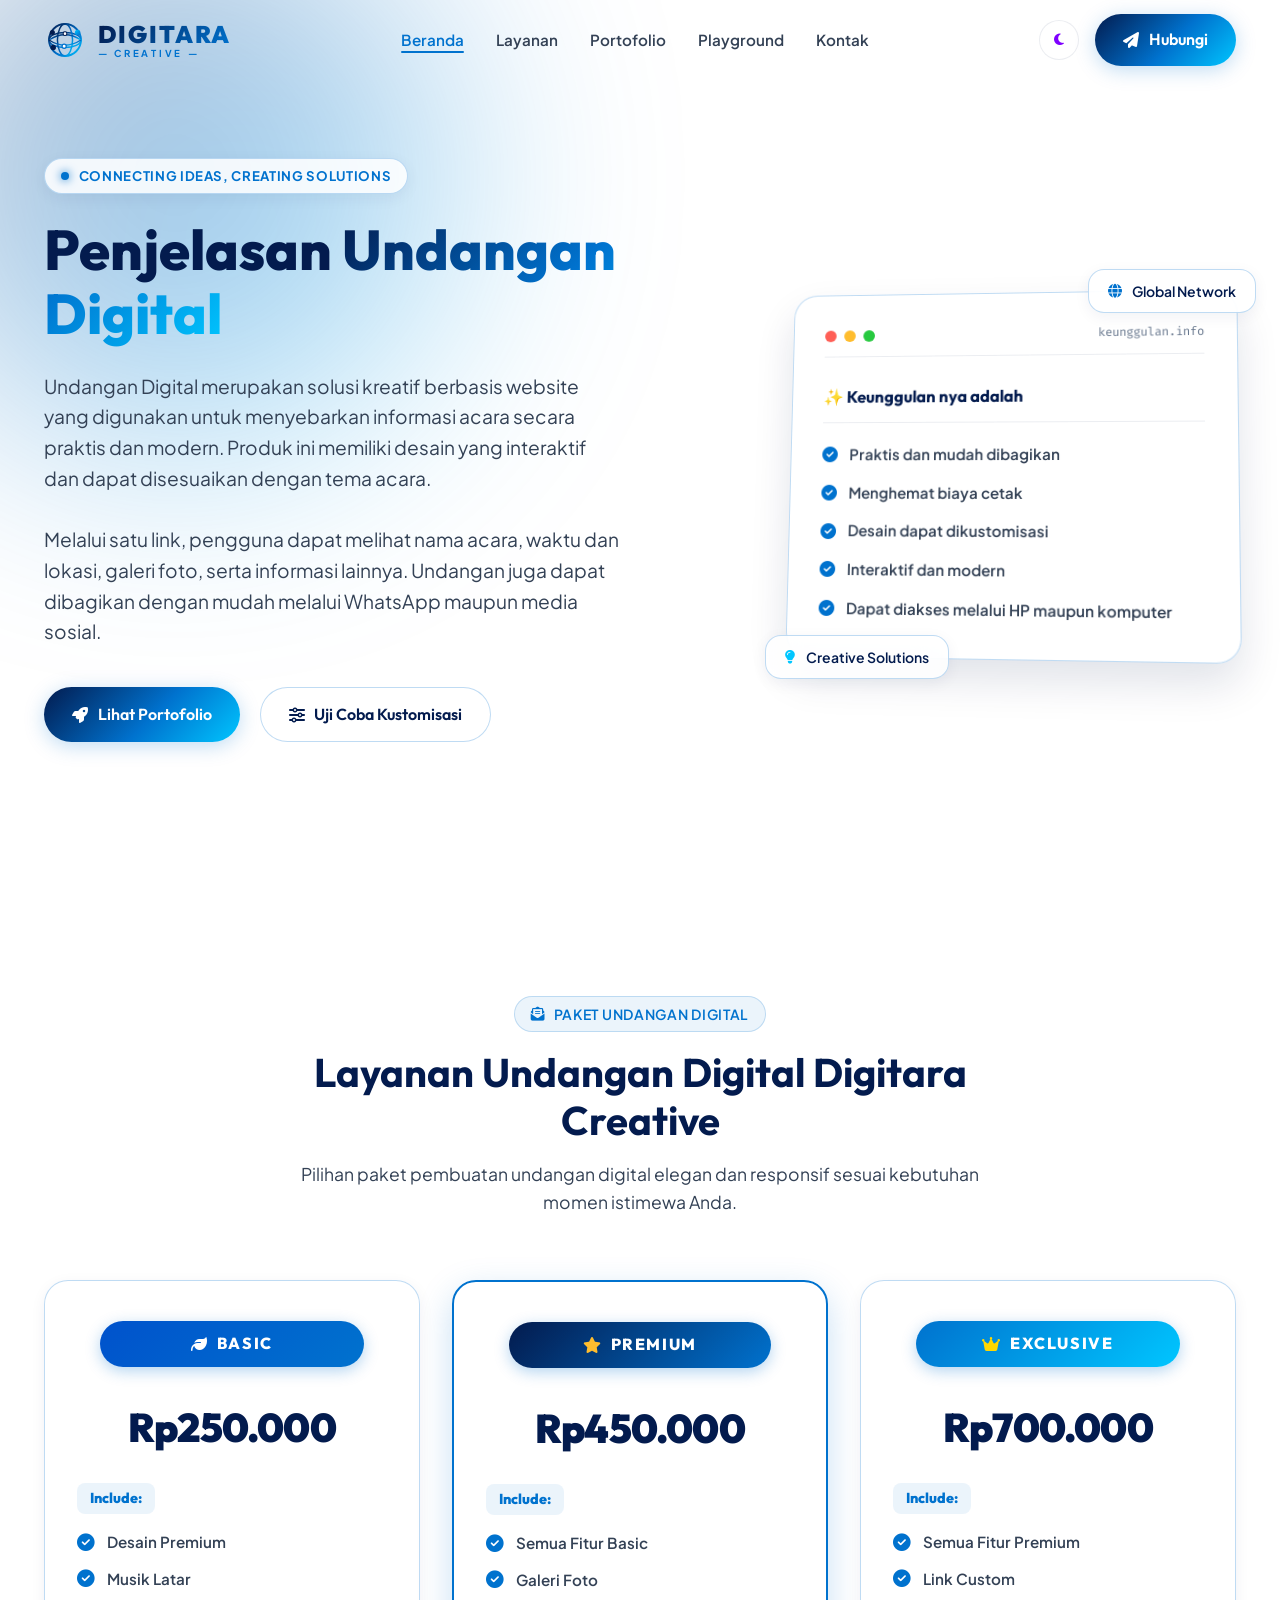
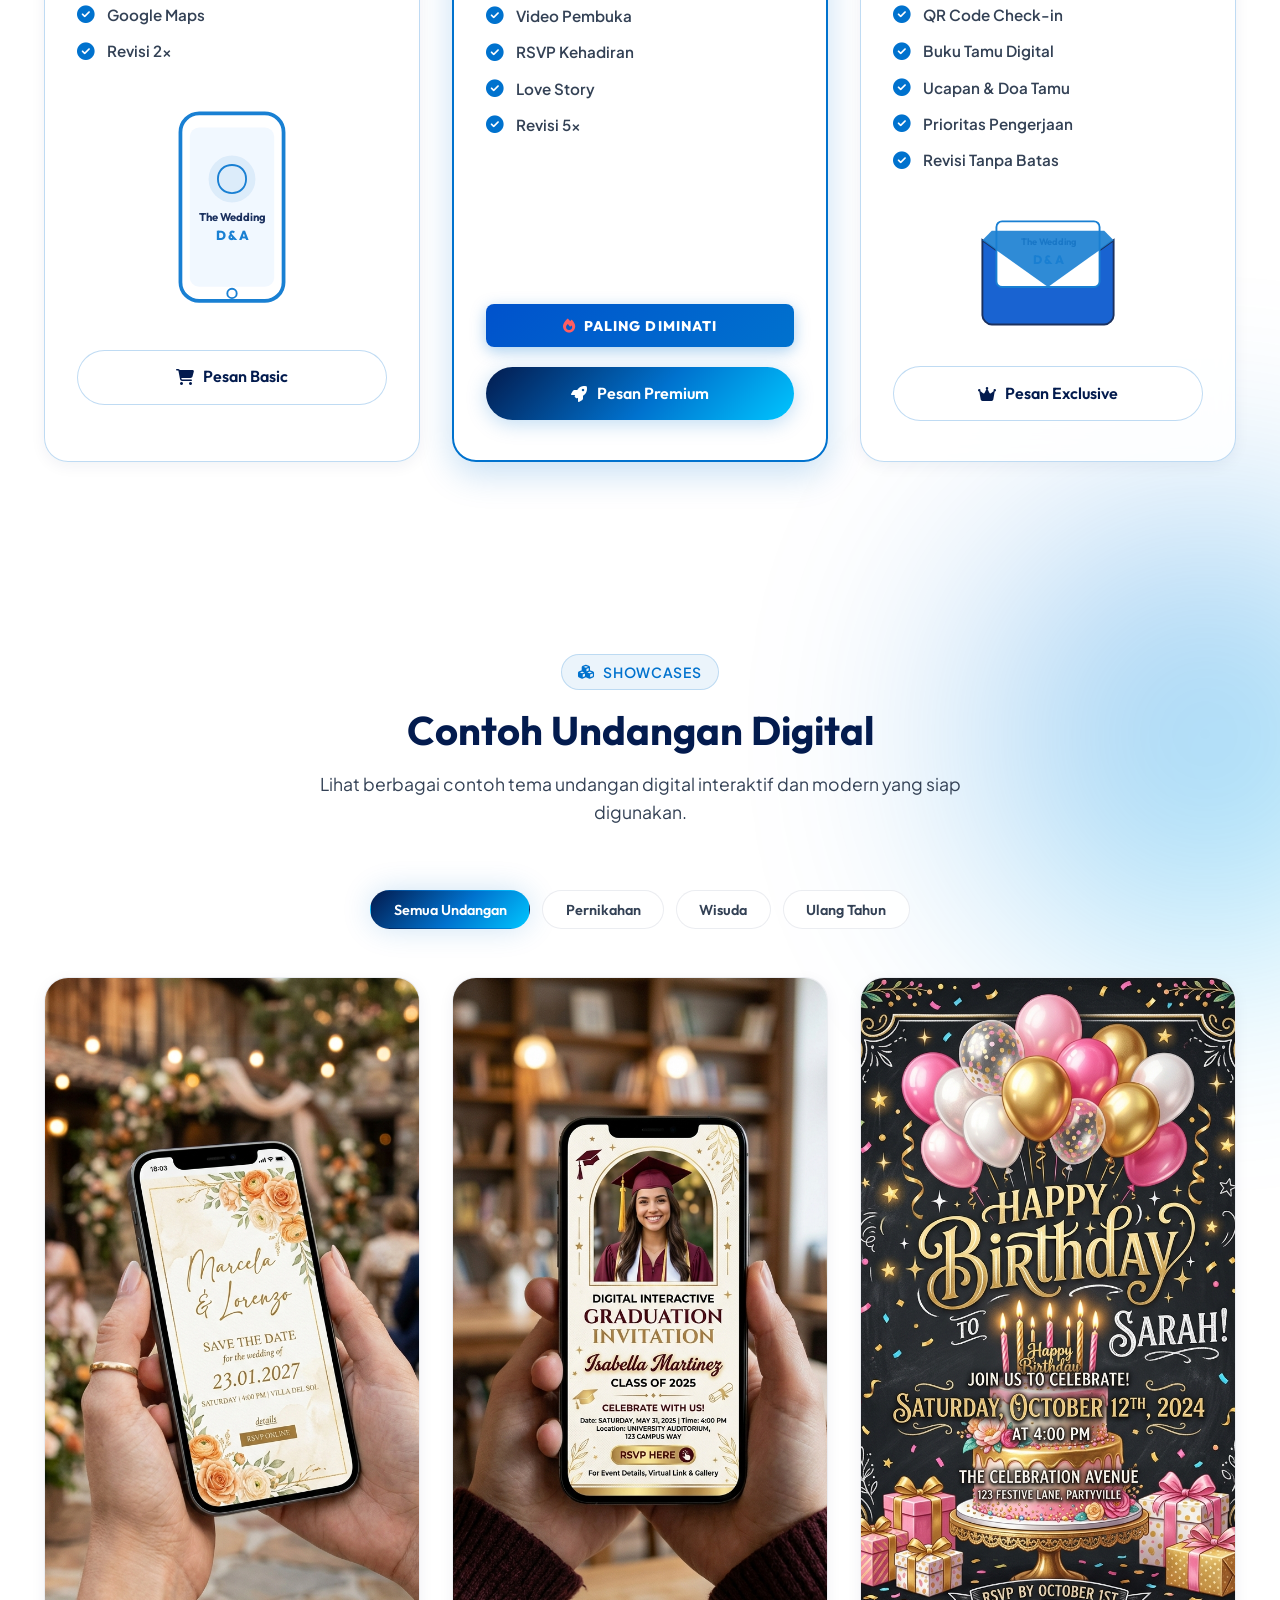
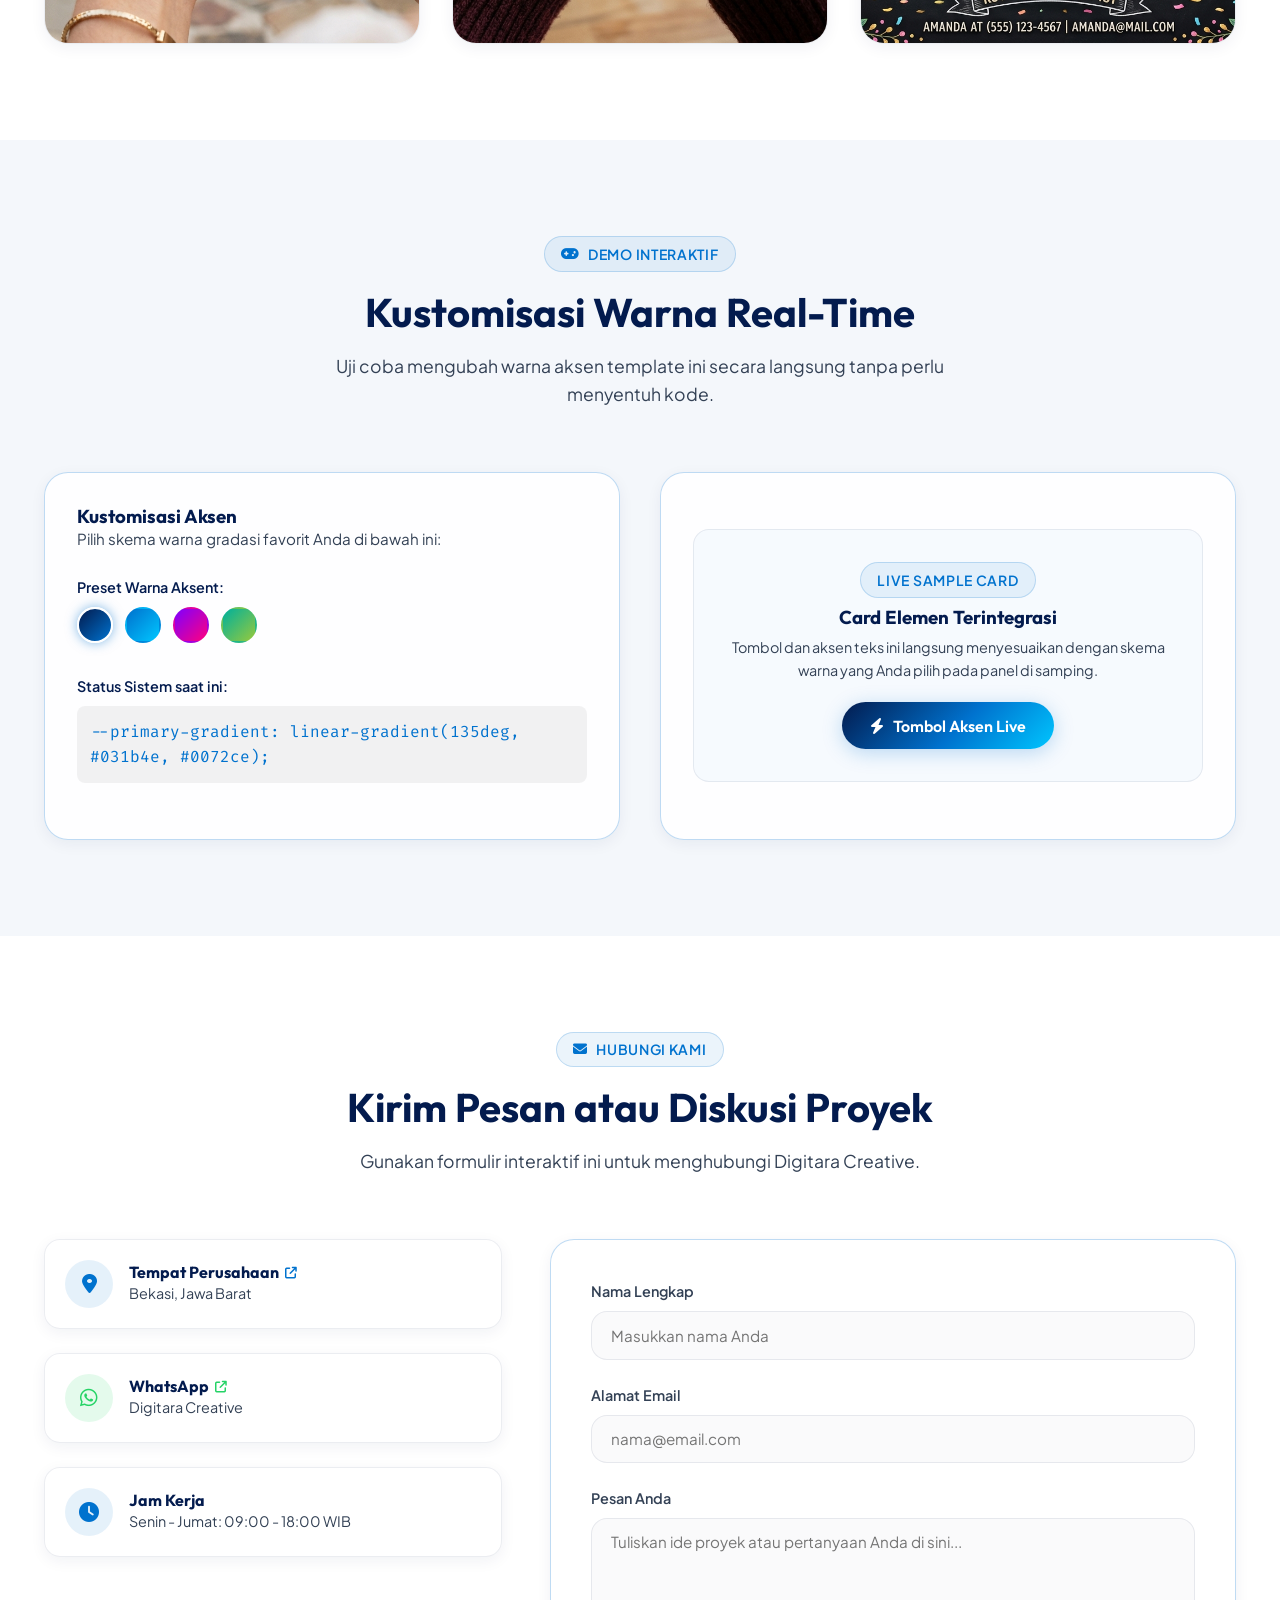
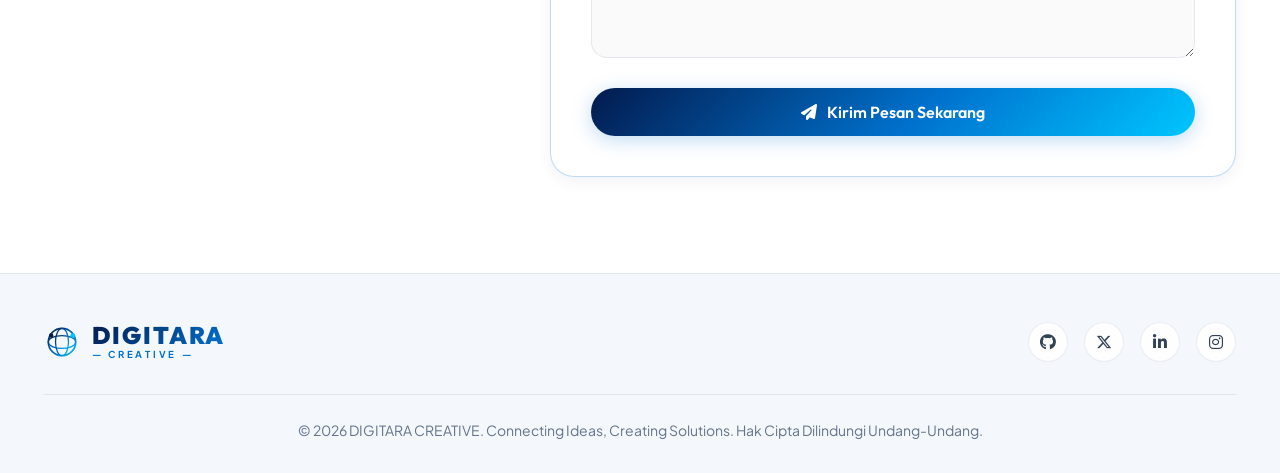
==== index.html @ cedc4d82 "Add files via upload" ====
<!DOCTYPE html>
<html lang="id" data-theme="light">
<head>
  <meta charset="UTF-8">
  <meta name="viewport" content="width=device-width, initial-scale=1.0">
  <title>Digitara Creative | Connecting Ideas, Creating Solutions</title>
  <meta name="description" content="Digitara Creative - Solusi pengembangan web modern responsif dengan CSS Glassmorphism, Vanilla JS, dan desain UI futuristik.">
  <meta name="keywords" content="Digitara Creative, web development, HTML5, CSS3, Glassmorphism, JavaScript, Portfolio">
  
  <!-- OpenGraph Metadata -->
  <meta property="og:title" content="Digitara Creative | Connecting Ideas, Creating Solutions">
  <meta property="og:description" content="Digitara Creative - Connecting Ideas, Creating Solutions. Solusi web modern dengan Glassmorphism UI.">
  <meta property="og:type" content="website">
  
  <!-- FontAwesome Icons CDN -->
  <link rel="stylesheet" href="https://cdnjs.cloudflare.com/ajax/libs/font-awesome/6.5.1/css/all.min.css">
  
  <!-- Custom Stylesheet -->
  <link rel="stylesheet" href="css/style.css">
</head>
<body>

  <!-- Ambient Glowing Background Orbs -->
  <div class="bg-glow-orb bg-glow-orb-1"></div>
  <div class="bg-glow-orb bg-glow-orb-2"></div>

  <!-- Navigation Bar -->
  <header class="navbar" id="navbar">
    <div class="container nav-container">
      <a href="#hero" class="logo" id="nav-logo">
        <div class="logo-icon-svg">
          <svg width="42" height="42" viewBox="0 0 100 100" fill="none" xmlns="http://www.w3.org/2000/svg">
            <defs>
              <linearGradient id="digitaraGrad" x1="0%" y1="0%" x2="100%" y2="100%">
                <stop offset="0%" stop-color="#031b4e"/>
                <stop offset="60%" stop-color="#0072ce"/>
                <stop offset="100%" stop-color="#00c6ff"/>
              </linearGradient>
              <linearGradient id="nodeGrad" x1="0%" y1="0%" x2="100%" y2="100%">
                <stop offset="0%" stop-color="#00c6ff"/>
                <stop offset="100%" stop-color="#0072ce"/>
              </linearGradient>
            </defs>
            <!-- Outer Globe Rings & Grid -->
            <circle cx="50" cy="50" r="38" stroke="url(#digitaraGrad)" stroke-width="4.5" fill="none"/>
            <ellipse cx="50" cy="50" rx="38" ry="18" stroke="url(#digitaraGrad)" stroke-width="3.5" fill="none"/>
            <ellipse cx="50" cy="50" rx="18" ry="38" stroke="url(#digitaraGrad)" stroke-width="3.5" fill="none"/>
            <path d="M 12 50 Q 50 25 88 50" stroke="url(#digitaraGrad)" stroke-width="3" fill="none"/>
            <path d="M 12 50 Q 50 75 88 50" stroke="url(#digitaraGrad)" stroke-width="3" fill="none"/>
            <!-- Connected Nodes -->
            <circle cx="20" cy="32" r="6" fill="#031b4e"/>
            <circle cx="80" cy="32" r="6.5" fill="url(#nodeGrad)"/>
            <circle cx="22" cy="68" r="6.5" fill="#031b4e"/>
            <circle cx="48" cy="65" r="5" fill="#ffffff" stroke="#0072ce" stroke-width="3"/>
            <circle cx="50" cy="35" r="4.5" fill="#ffffff" stroke="#031b4e" stroke-width="2.5"/>
          </svg>
        </div>
        <div class="logo-text-wrapper">
          <span class="brand-digitara">DIGITARA</span>
          <span class="brand-sub">— CREATIVE —</span>
        </div>
      </a>

      <nav>
        <ul class="nav-links" id="nav-links">
          <li><a href="#hero" class="active">Beranda</a></li>
          <li><a href="#features">Layanan</a></li>
          <li><a href="#portfolio">Portofolio</a></li>
          <li><a href="#playground">Playground</a></li>
          <li><a href="#contact">Kontak</a></li>
        </ul>
      </nav>

      <div class="nav-actions">
        <button class="theme-toggle" id="theme-toggle" aria-label="Toggle Theme">
          <i class="fa-solid fa-moon" id="theme-icon"></i>
        </button>
        <a href="#contact" class="btn btn-primary" id="btn-nav-cta">
          <i class="fa-solid fa-paper-plane"></i> Hubungi
        </a>
        <button class="mobile-menu-btn" id="mobile-menu-btn" aria-label="Open Navigation Menu">
          <i class="fa-solid fa-bars"></i>
        </button>
      </div>
    </div>
  </header>

  <main>
    <!-- Hero Section -->
    <section class="hero" id="hero">
      <div class="container hero-grid">
        <div class="hero-content reveal">
          <div class="hero-badge">
            <span class="badge-pulse"></span>
            <span>CONNECTING IDEAS, CREATING SOLUTIONS</span>
          </div>
          <h1 class="hero-title">
            Penjelasan <span class="gradient-text">Undangan Digital</span>
          </h1>
          <p class="hero-description">
            Undangan Digital merupakan solusi kreatif berbasis website yang digunakan untuk menyebarkan informasi acara secara praktis dan modern. Produk ini memiliki desain yang interaktif dan dapat disesuaikan dengan tema acara.
            <br><br>
            Melalui satu link, pengguna dapat melihat nama acara, waktu dan lokasi, galeri foto, serta informasi lainnya. Undangan juga dapat dibagikan dengan mudah melalui WhatsApp maupun media sosial.
          </p>
          <div class="hero-cta">
            <a href="#portfolio" class="btn btn-primary">
              <i class="fa-solid fa-rocket"></i> Lihat Portofolio
            </a>
            <a href="#playground" class="btn btn-glass">
              <i class="fa-solid fa-sliders"></i> Uji Coba Kustomisasi
            </a>
          </div>

        </div>

        <div class="hero-visual reveal">
          <!-- Keunggulan Card -->
          <div class="glass-card-hero" id="hero-card">
            <div class="code-header">
              <span class="dot dot-red"></span>
              <span class="dot dot-yellow"></span>
              <span class="dot dot-green"></span>
              <span class="code-title">keunggulan.info</span>
            </div>
            <div class="keunggulan-body">
              <p class="keunggulan-title">✨ Keunggulan nya adalah</p>
              <ul class="keunggulan-list">
                <li><i class="fa-solid fa-circle-check"></i> Praktis dan mudah dibagikan</li>
                <li><i class="fa-solid fa-circle-check"></i> Menghemat biaya cetak</li>
                <li><i class="fa-solid fa-circle-check"></i> Desain dapat dikustomisasi</li>
                <li><i class="fa-solid fa-circle-check"></i> Interaktif dan modern</li>
                <li><i class="fa-solid fa-circle-check"></i> Dapat diakses melalui HP maupun komputer</li>
              </ul>
            </div>
          </div>

          <!-- Floating Badges -->
          <div class="floating-badge floating-badge-1">
            <i class="fa-solid fa-globe" style="color: #0072ce;"></i> Global Network
          </div>
          <div class="floating-badge floating-badge-2">
            <i class="fa-solid fa-lightbulb" style="color: #00c6ff;"></i> Creative Solutions
          </div>
        </div>
      </div>
    </section>

    <!-- Digital Invitation Services Section -->
    <section class="features" id="features">
      <div class="container">
        <div class="section-header reveal">
          <span class="section-tag"><i class="fa-solid fa-envelope-open-text"></i> Paket Undangan Digital</span>
          <h2>Layanan Undangan Digital Digitara Creative</h2>
          <p>Pilihan paket pembuatan undangan digital elegan dan responsif sesuai kebutuhan momen istimewa Anda.</p>
        </div>

        <div class="pricing-grid">
          <!-- Package 1: BASIC -->
          <div class="package-card reveal">
            <div class="package-header-badge badge-basic">
              <i class="fa-solid fa-leaf"></i> BASIC
            </div>
            <div class="package-price">Rp250.000</div>
            
            <div class="package-include-box">
              <div class="package-include-label">Include:</div>
              <ul class="package-feature-list">
                <li><i class="fa-solid fa-circle-check"></i> Desain Premium</li>
                <li><i class="fa-solid fa-circle-check"></i> Musik Latar</li>
                <li><i class="fa-solid fa-circle-check"></i> Google Maps</li>
                <li><i class="fa-solid fa-circle-check"></i> Revisi 2x</li>
              </ul>
            </div>

            <!-- Phone Graphic Visual -->
            <div class="package-visual">
              <svg class="phone-mockup-graphic" viewBox="0 0 160 220" fill="none" xmlns="http://www.w3.org/2000/svg">
                <rect x="25" y="10" width="110" height="200" rx="20" stroke="#0072ce" stroke-width="4" fill="#ffffff"/>
                <rect x="35" y="25" width="90" height="170" rx="10" fill="#f0f7ff"/>
                <!-- Flower illustration -->
                <circle cx="80" cy="80" r="25" fill="rgba(0, 114, 206, 0.1)"/>
                <path d="M 65 80 C 65 60 95 60 95 80 C 95 100 65 100 65 80 Z" stroke="#0072ce" stroke-width="2" fill="none"/>
                <text x="80" y="125" text-anchor="middle" fill="#031b4e" font-family="Outfit" font-size="12" font-weight="bold">The Wedding</text>
                <text x="80" y="145" text-anchor="middle" fill="#0072ce" font-family="Outfit" font-size="14" font-weight="800">D & A</text>
                <!-- Home button -->
                <circle cx="80" cy="202" r="5" stroke="#0072ce" stroke-width="2" fill="none"/>
              </svg>
            </div>

            <a href="#contact" class="btn btn-glass package-btn" style="margin-top: 1.5rem;">
              <i class="fa-solid fa-cart-shopping"></i> Pesan Basic
            </a>
          </div>

          <!-- Package 2: PREMIUM (Featured) -->
          <div class="package-card package-card-featured reveal">
            <div class="package-header-badge badge-premium">
              <i class="fa-solid fa-star"></i> PREMIUM
            </div>
            <div class="package-price">Rp450.000</div>
            
            <div class="package-include-box">
              <div class="package-include-label">Include:</div>
              <ul class="package-feature-list">
                <li><i class="fa-solid fa-circle-check"></i> Semua Fitur Basic</li>
                <li><i class="fa-solid fa-circle-check"></i> Galeri Foto</li>
                <li><i class="fa-solid fa-circle-check"></i> Video Pembuka</li>
                <li><i class="fa-solid fa-circle-check"></i> RSVP Kehadiran</li>
                <li><i class="fa-solid fa-circle-check"></i> Love Story</li>
                <li><i class="fa-solid fa-circle-check"></i> Revisi 5x</li>
              </ul>
            </div>

            <div class="featured-ribbon-banner">
              <i class="fa-solid fa-fire"></i> PALING DIMINATI
            </div>

            <a href="#contact" class="btn btn-primary package-btn">
              <i class="fa-solid fa-rocket"></i> Pesan Premium
            </a>
          </div>

          <!-- Package 3: EXCLUSIVE -->
          <div class="package-card reveal">
            <div class="package-header-badge badge-exclusive">
              <i class="fa-solid fa-crown"></i> EXCLUSIVE
            </div>
            <div class="package-price">Rp700.000</div>
            
            <div class="package-include-box">
              <div class="package-include-label">Include:</div>
              <ul class="package-feature-list">
                <li><i class="fa-solid fa-circle-check"></i> Semua Fitur Premium</li>
                <li><i class="fa-solid fa-circle-check"></i> Link Custom</li>
                <li><i class="fa-solid fa-circle-check"></i> QR Code Check-in</li>
                <li><i class="fa-solid fa-circle-check"></i> Buku Tamu Digital</li>
                <li><i class="fa-solid fa-circle-check"></i> Ucapan & Doa Tamu</li>
                <li><i class="fa-solid fa-circle-check"></i> Prioritas Pengerjaan</li>
                <li><i class="fa-solid fa-circle-check"></i> Revisi Tanpa Batas</li>
              </ul>
            </div>

            <!-- Envelope Graphic Visual -->
            <div class="package-visual">
              <svg class="envelope-mockup-graphic" viewBox="0 0 160 130" fill="none" xmlns="http://www.w3.org/2000/svg">
                <!-- Envelope Body -->
                <path d="M 10 30 L 80 80 L 150 30 L 150 110 C 150 115 145 120 140 120 L 20 120 C 15 120 10 115 10 110 Z" fill="#0052cc" stroke="#031b4e" stroke-width="2"/>
                <!-- Card inside -->
                <rect x="25" y="10" width="110" height="70" rx="6" fill="#ffffff" stroke="#0072ce" stroke-width="2"/>
                <text x="80" y="35" text-anchor="middle" fill="#031b4e" font-family="Outfit" font-size="10" font-weight="bold">The Wedding</text>
                <text x="80" y="55" text-anchor="middle" fill="#0072ce" font-family="Outfit" font-size="13" font-weight="800">D & A</text>
                <!-- Envelope Flap -->
                <path d="M 10 30 L 80 80 L 150 30 L 140 20 L 20 20 Z" fill="#0072ce" opacity="0.9"/>
              </svg>
            </div>

            <a href="#contact" class="btn btn-glass package-btn" style="margin-top: 1rem;">
              <i class="fa-solid fa-crown"></i> Pesan Exclusive
            </a>
          </div>
        </div>
      </div>
    </section>

    <!-- Portfolio Section -->
    <section class="portfolio" id="portfolio">
      <div class="container">
        <div class="section-header reveal">
          <span class="section-tag"><i class="fa-solid fa-cubes"></i> Showcases</span>
          <h2>Contoh Undangan Digital</h2>
          <p>Lihat berbagai contoh tema undangan digital interaktif dan modern yang siap digunakan.</p>
        </div>

        <!-- Filter Controls -->
        <div class="portfolio-filter reveal">
          <button class="filter-btn active" data-filter="all">Semua Undangan</button>
          <button class="filter-btn" data-filter="pernikahan">Pernikahan</button>
          <button class="filter-btn" data-filter="wisuda">Wisuda</button>
          <button class="filter-btn" data-filter="ulangtahun">Ulang Tahun</button>
        </div>

        <!-- Grid Items -->
        <div class="portfolio-grid" id="portfolio-grid">
          <!-- Card 1: Pernikahan -->
          <div class="portfolio-card reveal" data-category="pernikahan">
            <div class="portfolio-img-wrapper">
              <img src="img/wedding_invitation.jpg" alt="Undangan Digital Pernikahan">
              <div class="portfolio-overlay">
                <button class="btn btn-glass btn-icon preview-btn" data-title="Undangan Pernikahan Marcela & Lorenzo" data-desc="Undangan digital elegan bertema bunga peach-oranye dengan musik latar, galeri, peta lokasi, RSVP online, dan hitung mundur acara."><i class="fa-solid fa-eye"></i></button>
                <a href="#" class="btn btn-glass btn-icon"><i class="fa-solid fa-link"></i></a>
              </div>
            </div>
          </div>

          <!-- Card 2: Wisuda -->
          <div class="portfolio-card reveal" data-category="wisuda">
            <div class="portfolio-img-wrapper">
              <img src="img/graduation_invitation.jpg" alt="Undangan Digital Wisuda">
              <div class="portfolio-overlay">
                <button class="btn btn-glass btn-icon preview-btn" data-title="Undangan Wisuda Isabella Martinez" data-desc="Undangan kelulusan modern berwarna merah marun dan emas, lengkap dengan peta lokasi wisuda, pesan RSVP, galeri foto, dan countdown."><i class="fa-solid fa-eye"></i></button>
                <a href="#" class="btn btn-glass btn-icon"><i class="fa-solid fa-link"></i></a>
              </div>
            </div>
          </div>

          <!-- Card 3: Ulang Tahun -->
          <div class="portfolio-card reveal" data-category="ulangtahun">
            <div class="portfolio-img-wrapper">
              <img src="img/birthday_invitation.jpg" alt="Undangan Digital Ulang Tahun">
              <div class="portfolio-overlay">
                <button class="btn btn-glass btn-icon preview-btn" data-title="Undangan Ulang Tahun Sarah" data-desc="Undangan ulang tahun meriah dengan balon pink-gold, lilin kue ulang tahun, konfeti, kado, dan detail rincian RSVP."><i class="fa-solid fa-eye"></i></button>
                <a href="#" class="btn btn-glass btn-icon"><i class="fa-solid fa-link"></i></a>
              </div>
            </div>
          </div>
        </div>
      </div>
    </section>

    <!-- Live Interactive Playground Section -->
    <section class="playground-section" id="playground">
      <div class="container">
        <div class="section-header reveal">
          <span class="section-tag"><i class="fa-solid fa-gamepad"></i> Demo Interaktif</span>
          <h2>Kustomisasi Warna Real-Time</h2>
          <p>Uji coba mengubah warna aksen template ini secara langsung tanpa perlu menyentuh kode.</p>
        </div>

        <div class="playground-grid reveal">
          <div class="control-panel">
            <h3>Kustomisasi Aksen</h3>
            <p style="color: var(--text-secondary); margin-bottom: 1.5rem; font-size: 0.95rem;">Pilih skema warna gradasi favorit Anda di bawah ini:</p>
            
            <div class="control-group">
              <label>Preset Warna Aksent:</label>
              <div class="color-options">
                <div class="color-swatch swatch-1 active" data-color1="#031b4e" data-color2="#0072ce" title="Royal Navy & Sky Blue"></div>
                <div class="color-swatch swatch-2" data-color1="#0072ce" data-color2="#00c6ff" title="Ocean Cyan"></div>
                <div class="color-swatch swatch-3" data-color1="#7f00ff" data-color2="#ff007f" title="Violet & Pink"></div>
                <div class="color-swatch swatch-4" data-color1="#00b09b" data-color2="#96c93d" title="Emerald & Lime"></div>
              </div>
            </div>

            <div class="control-group" style="margin-top: 2rem;">
              <label>Status Sistem saat ini:</label>
              <code style="font-family: var(--font-mono); color: var(--accent-cyan); display: block; padding: 0.8rem; background: rgba(0,0,0,0.05); border-radius: 8px;">
                --primary-gradient: <span id="current-gradient-val">linear-gradient(135deg, #031b4e, #0072ce)</span>;
              </code>
            </div>
          </div>

          <div class="preview-box">
            <div class="preview-card-sample">
              <span class="section-tag" style="margin-bottom: 0.5rem;">Live Sample Card</span>
              <h3 style="margin-bottom: 0.5rem;">Card Elemen Terintegrasi</h3>
              <p style="color: var(--text-secondary); font-size: 0.9rem; margin-bottom: 1.25rem;">
                Tombol dan aksen teks ini langsung menyesuaikan dengan skema warna yang Anda pilih pada panel di samping.
              </p>
              <button class="btn btn-primary" id="demo-btn">
                <i class="fa-solid fa-bolt"></i> Tombol Aksen Live
              </button>
            </div>
          </div>
        </div>
      </div>
    </section>

    <!-- Contact Section -->
    <section class="contact" id="contact">
      <div class="container">
        <div class="section-header reveal">
          <span class="section-tag"><i class="fa-solid fa-envelope"></i> Hubungi Kami</span>
          <h2>Kirim Pesan atau Diskusi Proyek</h2>
          <p>Gunakan formulir interaktif ini untuk menghubungi Digitara Creative.</p>
        </div>

        <div class="contact-grid">
          <div class="contact-info reveal">
            <a href="https://maps.app.goo.gl/N9Dx7sng3msmzqtR8" target="_blank" rel="noopener noreferrer" class="info-item info-item-link" title="Buka Lokasi di Google Maps">
              <div class="info-icon">
                <i class="fa-solid fa-location-dot"></i>
              </div>
              <div>
                <h4 style="font-size: 1rem; display: flex; align-items: center; gap: 0.4rem;">
                  Tempat Perusahaan <i class="fa-solid fa-arrow-up-right-from-square" style="font-size: 0.75rem; color: var(--accent-cyan);"></i>
                </h4>
                <p style="color: var(--text-secondary); font-size: 0.9rem;">Bekasi, Jawa Barat</p>
              </div>
            </a>

            <a href="https://wa.me/6285714910758" target="_blank" rel="noopener noreferrer" class="info-item info-item-link" title="Chat via WhatsApp">
              <div class="info-icon" style="background: rgba(37, 211, 102, 0.12); border-color: rgba(37, 211, 102, 0.25); color: #25d366;">
                <i class="fa-brands fa-whatsapp"></i>
              </div>
              <div>
                <h4 style="font-size: 1rem; display: flex; align-items: center; gap: 0.4rem;">
                  WhatsApp <i class="fa-solid fa-arrow-up-right-from-square" style="font-size: 0.75rem; color: #25d366;"></i>
                </h4>
                <p style="color: var(--text-secondary); font-size: 0.9rem;">Digitara Creative</p>
              </div>
            </a>

            <div class="info-item">
              <div class="info-icon">
                <i class="fa-solid fa-clock"></i>
              </div>
              <div>
                <h4 style="font-size: 1rem;">Jam Kerja</h4>
                <p style="color: var(--text-secondary); font-size: 0.9rem;">Senin - Jumat: 09:00 - 18:00 WIB</p>
              </div>
            </div>
          </div>

          <!-- Contact Form -->
          <form class="contact-form reveal" id="contact-form">
            <div class="form-group">
              <label for="contact-name">Nama Lengkap</label>
              <input type="text" id="contact-name" class="form-control" placeholder="Masukkan nama Anda" required>
            </div>

            <div class="form-group">
              <label for="contact-email">Alamat Email</label>
              <input type="email" id="contact-email" class="form-control" placeholder="nama@email.com" required>
            </div>

            <div class="form-group">
              <label for="contact-message">Pesan Anda</label>
              <textarea id="contact-message" class="form-control" placeholder="Tuliskan ide proyek atau pertanyaan Anda di sini..." required></textarea>
            </div>

            <button type="submit" class="btn btn-primary" style="width: 100%;">
              <i class="fa-solid fa-paper-plane"></i> Kirim Pesan Sekarang
            </button>
          </form>
        </div>
      </div>
    </section>
  </main>

  <!-- Toast Notification Container -->
  <div class="toast-container" id="toast-container"></div>

  <!-- Footer -->
  <footer>
    <div class="container">
      <div class="footer-content">
        <a href="#hero" class="logo">
          <div class="logo-icon-svg">
            <svg width="36" height="36" viewBox="0 0 100 100" fill="none" xmlns="http://www.w3.org/2000/svg">
              <circle cx="50" cy="50" r="38" stroke="url(#digitaraGrad)" stroke-width="4.5" fill="none"/>
              <ellipse cx="50" cy="50" rx="38" ry="18" stroke="url(#digitaraGrad)" stroke-width="3.5" fill="none"/>
              <ellipse cx="50" cy="50" rx="18" ry="38" stroke="url(#digitaraGrad)" stroke-width="3.5" fill="none"/>
              <circle cx="20" cy="32" r="6" fill="#031b4e"/>
              <circle cx="80" cy="32" r="6.5" fill="#00c6ff"/>
            </svg>
          </div>
          <div class="logo-text-wrapper">
            <span class="brand-digitara">DIGITARA</span>
            <span class="brand-sub">— CREATIVE —</span>
          </div>
        </a>

        <div class="social-links">
          <a href="#" class="social-icon" aria-label="GitHub"><i class="fa-brands fa-github"></i></a>
          <a href="#" class="social-icon" aria-label="Twitter / X"><i class="fa-brands fa-x-twitter"></i></a>
          <a href="#" class="social-icon" aria-label="LinkedIn"><i class="fa-brands fa-linkedin-in"></i></a>
          <a href="#" class="social-icon" aria-label="Instagram"><i class="fa-brands fa-instagram"></i></a>
        </div>
      </div>

      <div class="footer-bottom">
        <p>&copy; 2026 DIGITARA CREATIVE. Connecting Ideas, Creating Solutions. Hak Cipta Dilindungi Undang-Undang.</p>
      </div>
    </div>
  </footer>

  <!-- Custom JavaScript File -->
  <script src="js/main.js"></script>
</body>
</html>
---- css/style.css ----
/* ==========================================================================
   DIGITARA CREATIVE - DESIGN SYSTEM & STYLESHEET
   ========================================================================== */

/* --- Google Fonts Import --- */
@import url('https://fonts.googleapis.com/css2?family=Outfit:wght@300;400;500;600;700;800;900&family=Plus+Jakarta+Sans:wght@300;400;500;600;700&family=Fira+Code:wght@400;500&display=swap');

/* --- CSS Variables & Design Tokens --- */
:root {
  /* Default Color Palette - Digitara Creative (Clean White & Royal Navy Theme) */
  --bg-primary: #ffffff;
  --bg-secondary: #f4f7fb;
  --bg-tertiary: #e6eef8;
  
  --surface-glass: rgba(255, 255, 255, 0.85);
  --surface-glass-hover: rgba(255, 255, 255, 0.98);
  --border-glass: rgba(3, 27, 78, 0.08);
  --border-glass-bright: rgba(0, 114, 206, 0.25);
  
  /* Digitara Accent Colors & Gradients from Logo */
  --accent-cyan: #0072ce;
  --accent-blue: #0099ff;
  --accent-navy: #031b4e;
  --accent-sky: #00c6ff;
  
  --primary-gradient: linear-gradient(135deg, #031b4e 0%, #0072ce 55%, #00c6ff 100%);
  --secondary-gradient: linear-gradient(135deg, #0052cc 0%, #00d2ff 100%);
  --accent-glow: rgba(0, 114, 206, 0.25);
  
  /* Text Colors */
  --text-primary: #031b4e;
  --text-secondary: #334155;
  --text-muted: #64748b;
  
  /* Typography */
  --font-heading: 'Outfit', sans-serif;
  --font-body: 'Plus Jakarta Sans', sans-serif;
  --font-mono: 'Fira Code', monospace;
  
  /* Layout & Spacing */
  --container-max-width: 1240px;
  --header-height: 80px;
  --radius-sm: 8px;
  --radius-md: 16px;
  --radius-lg: 24px;
  --radius-full: 9999px;
  
  /* Shadow & Glow */
  --shadow-sm: 0 4px 15px rgba(3, 27, 78, 0.06);
  --shadow-lg: 0 20px 40px rgba(3, 27, 78, 0.12);
  --shadow-glow: 0 0 30px rgba(0, 114, 206, 0.2);
  
  /* Transitions */
  --transition-fast: 0.2s cubic-bezier(0.4, 0, 0.2, 1);
  --transition-normal: 0.35s cubic-bezier(0.4, 0, 0.2, 1);
  --transition-bounce: 0.5s cubic-bezier(0.68, -0.6, 0.32, 1.6);
}

/* Dark Theme Variant for Digitara Creative */
[data-theme="dark"] {
  --bg-primary: #040d1a;
  --bg-secondary: #0a172a;
  --bg-tertiary: #112240;
  
  --surface-glass: rgba(10, 23, 42, 0.75);
  --surface-glass-hover: rgba(17, 34, 64, 0.9);
  --border-glass: rgba(255, 255, 255, 0.08);
  --border-glass-bright: rgba(0, 198, 255, 0.25);
  
  --text-primary: #f8fafc;
  --text-secondary: #94a3b8;
  --text-muted: #64748b;
  
  --accent-glow: rgba(0, 198, 255, 0.3);
  --shadow-sm: 0 4px 15px rgba(0, 0, 0, 0.4);
  --shadow-lg: 0 20px 40px rgba(0, 0, 0, 0.6);
}

/* --- Global Resets & Base Styles --- */
*, *::before, *::after {
  box-sizing: border-box;
  margin: 0;
  padding: 0;
}

html {
  scroll-behavior: smooth;
  font-size: 16px;
}

body {
  background-color: var(--bg-primary);
  color: var(--text-primary);
  font-family: var(--font-body);
  line-height: 1.6;
  overflow-x: hidden;
  position: relative;
  transition: background-color var(--transition-normal), color var(--transition-normal);
}

/* Background Glowing Orbs */
.bg-glow-orb {
  position: absolute;
  border-radius: 50%;
  filter: blur(120px);
  pointer-events: none;
  z-index: -1;
  opacity: 0.35;
  animation: floatOrb 12s infinite alternate ease-in-out;
}

.bg-glow-orb-1 {
  width: 550px;
  height: 550px;
  background: var(--primary-gradient);
  top: -100px;
  left: -100px;
}

.bg-glow-orb-2 {
  width: 450px;
  height: 450px;
  background: var(--secondary-gradient);
  top: 40%;
  right: -150px;
  animation-delay: -6s;
}

@keyframes floatOrb {
  0% { transform: translate(0, 0) scale(1); }
  100% { transform: translate(50px, 60px) scale(1.15); }
}

/* --- Container & Layout --- */
.container {
  width: 100%;
  max-width: var(--container-max-width);
  margin: 0 auto;
  padding: 0 1.5rem;
}

section {
  padding: 6rem 0;
  position: relative;
}

/* --- Typography Helpers --- */
h1, h2, h3, h4, h5, h6 {
  font-family: var(--font-heading);
  color: var(--text-primary);
  line-height: 1.2;
  font-weight: 700;
}

.gradient-text {
  background: var(--primary-gradient);
  -webkit-background-clip: text;
  -webkit-text-fill-color: transparent;
}

.gradient-text-alt {
  background: var(--secondary-gradient);
  -webkit-background-clip: text;
  -webkit-text-fill-color: transparent;
}

.section-tag {
  display: inline-flex;
  align-items: center;
  gap: 0.5rem;
  padding: 0.35rem 1rem;
  border-radius: var(--radius-full);
  background: rgba(0, 114, 206, 0.08);
  border: 1px solid rgba(0, 114, 206, 0.2);
  color: var(--accent-cyan);
  font-size: 0.875rem;
  font-weight: 600;
  letter-spacing: 0.05em;
  text-transform: uppercase;
  margin-bottom: 1rem;
}

.section-header {
  text-align: center;
  max-width: 680px;
  margin: 0 auto 4rem auto;
}

.section-header h2 {
  font-size: 2.5rem;
  margin-bottom: 1rem;
}

.section-header p {
  color: var(--text-secondary);
  font-size: 1.1rem;
}

/* --- Buttons --- */
.btn {
  display: inline-flex;
  align-items: center;
  justify-content: center;
  gap: 0.6rem;
  padding: 0.85rem 1.75rem;
  font-family: var(--font-heading);
  font-weight: 600;
  font-size: 1rem;
  border-radius: var(--radius-full);
  text-decoration: none;
  cursor: pointer;
  transition: all var(--transition-fast);
  border: none;
  outline: none;
  position: relative;
  overflow: hidden;
  z-index: 1;
}

.btn-primary {
  background: var(--primary-gradient);
  color: #ffffff;
  box-shadow: 0 4px 20px var(--accent-glow);
}

.btn-primary:hover {
  transform: translateY(-2px);
  box-shadow: 0 8px 30px var(--accent-glow);
  color: #ffffff;
}

.btn-glass {
  background: var(--surface-glass);
  border: 1px solid var(--border-glass-bright);
  color: var(--text-primary);
  backdrop-filter: blur(12px);
}

.btn-glass:hover {
  background: var(--surface-glass-hover);
  border-color: var(--accent-cyan);
  color: var(--accent-cyan);
  transform: translateY(-2px);
}

.btn-icon {
  width: 42px;
  height: 42px;
  padding: 0;
  border-radius: 50%;
}

/* --- Header / Navigation --- */
.navbar {
  position: fixed;
  top: 0;
  left: 0;
  right: 0;
  height: var(--header-height);
  z-index: 1000;
  transition: all var(--transition-normal);
}

.navbar.scrolled {
  background: var(--surface-glass);
  backdrop-filter: blur(20px);
  -webkit-backdrop-filter: blur(20px);
  border-bottom: 1px solid var(--border-glass);
  box-shadow: var(--shadow-sm);
}

.nav-container {
  display: flex;
  align-items: center;
  justify-content: space-between;
  height: 100%;
}

/* Digitara Creative Brand Logo Styling */
.logo {
  display: flex;
  align-items: center;
  gap: 0.75rem;
  text-decoration: none;
}

.logo-icon-svg {
  display: flex;
  align-items: center;
  justify-content: center;
  transition: transform var(--transition-fast);
}

.logo:hover .logo-icon-svg {
  transform: rotate(15deg) scale(1.05);
}

.logo-text-wrapper {
  display: flex;
  flex-direction: column;
  line-height: 1;
}

.brand-digitara {
  font-family: var(--font-heading);
  font-size: 1.5rem;
  font-weight: 900;
  letter-spacing: 0.08em;
  color: var(--accent-navy);
  background: linear-gradient(135deg, #031b4e 0%, #0072ce 100%);
  -webkit-background-clip: text;
  -webkit-text-fill-color: transparent;
}

[data-theme="dark"] .brand-digitara {
  background: linear-gradient(135deg, #ffffff 0%, #00c6ff 100%);
  -webkit-background-clip: text;
  -webkit-text-fill-color: transparent;
}

.brand-sub {
  font-size: 0.6rem;
  font-weight: 700;
  letter-spacing: 0.28em;
  color: var(--accent-cyan);
  margin-top: 3px;
}

.nav-links {
  display: flex;
  align-items: center;
  gap: 2rem;
  list-style: none;
}

.nav-links a {
  color: var(--text-secondary);
  text-decoration: none;
  font-weight: 600;
  font-size: 0.95rem;
  transition: color var(--transition-fast);
  position: relative;
}

.nav-links a:hover,
.nav-links a.active {
  color: var(--accent-cyan);
}

.nav-links a::after {
  content: '';
  position: absolute;
  bottom: -4px;
  left: 0;
  width: 0%;
  height: 2px;
  background: var(--accent-cyan);
  transition: width var(--transition-fast);
  border-radius: 2px;
}

.nav-links a:hover::after,
.nav-links a.active::after {
  width: 100%;
}

.nav-actions {
  display: flex;
  align-items: center;
  gap: 1rem;
}

.theme-toggle {
  background: var(--surface-glass);
  border: 1px solid var(--border-glass);
  color: var(--text-primary);
  width: 40px;
  height: 40px;
  border-radius: 50%;
  cursor: pointer;
  display: flex;
  align-items: center;
  justify-content: center;
  transition: all var(--transition-fast);
}

.theme-toggle:hover {
  border-color: var(--accent-cyan);
  color: var(--accent-cyan);
}

.mobile-menu-btn {
  display: none;
  background: none;
  border: none;
  color: var(--text-primary);
  font-size: 1.5rem;
  cursor: pointer;
}

/* --- Hero Section --- */
.hero {
  padding-top: calc(var(--header-height) + 4rem);
  padding-bottom: 6rem;
  min-height: 100vh;
  display: flex;
  align-items: center;
}

.hero-grid {
  display: grid;
  grid-template-columns: 1.2fr 0.8fr;
  gap: 4rem;
  align-items: center;
}

.hero-badge {
  display: inline-flex;
  align-items: center;
  gap: 0.6rem;
  padding: 0.4rem 1rem;
  background: var(--surface-glass);
  border: 1px solid var(--border-glass-bright);
  border-radius: var(--radius-full);
  font-size: 0.825rem;
  font-weight: 700;
  letter-spacing: 0.05em;
  color: var(--accent-cyan);
  margin-bottom: 1.5rem;
  box-shadow: var(--shadow-sm);
}

.badge-pulse {
  width: 8px;
  height: 8px;
  background-color: var(--accent-cyan);
  border-radius: 50%;
  box-shadow: 0 0 10px var(--accent-cyan);
  animation: pulse 2s infinite;
}

@keyframes pulse {
  0% { transform: scale(0.95); box-shadow: 0 0 0 0 rgba(0, 114, 206, 0.7); }
  70% { transform: scale(1); box-shadow: 0 0 0 10px rgba(0, 114, 206, 0); }
  100% { transform: scale(0.95); box-shadow: 0 0 0 0 rgba(0, 114, 206, 0); }
}

.hero-title {
  font-size: 3.5rem;
  font-weight: 800;
  line-height: 1.15;
  margin-bottom: 1.5rem;
}

.hero-description {
  font-size: 1.2rem;
  color: var(--text-secondary);
  margin-bottom: 2.5rem;
  max-width: 580px;
}

.hero-cta {
  display: flex;
  gap: 1.25rem;
  flex-wrap: wrap;
  margin-bottom: 3rem;
}

.hero-stats {
  display: flex;
  gap: 2.5rem;
  padding-top: 2rem;
  border-top: 1px solid var(--border-glass);
}

.stat-item h3 {
  font-size: 2rem;
  color: var(--accent-cyan);
  margin-bottom: 0.2rem;
}

.stat-item p {
  font-size: 0.875rem;
  color: var(--text-muted);
}

/* Glass Card Hero Visual */
.hero-visual {
  position: relative;
}

.glass-card-hero {
  background: var(--surface-glass);
  backdrop-filter: blur(20px);
  -webkit-backdrop-filter: blur(20px);
  border: 1px solid var(--border-glass-bright);
  border-radius: var(--radius-lg);
  padding: 2rem;
  box-shadow: var(--shadow-lg);
  position: relative;
  z-index: 2;
  transform: perspective(1000px) rotateY(-5deg) rotateX(5deg);
  transition: transform var(--transition-normal);
}

.glass-card-hero:hover {
  transform: perspective(1000px) rotateY(0deg) rotateX(0deg);
}

.code-header {
  display: flex;
  align-items: center;
  gap: 0.5rem;
  margin-bottom: 1.5rem;
  padding-bottom: 0.75rem;
  border-bottom: 1px solid var(--border-glass);
}

.dot {
  width: 12px;
  height: 12px;
  border-radius: 50%;
}

.dot-red { background-color: #ff5f56; }
.dot-yellow { background-color: #ffbd2e; }
.dot-green { background-color: #27c93f; }

.code-title {
  margin-left: auto;
  font-family: var(--font-mono);
  font-size: 0.75rem;
  color: var(--text-muted);
}

.code-body {
  font-family: var(--font-mono);
  font-size: 0.9rem;
  line-height: 1.7;
}

.code-keyword { color: #0072ce; font-weight: 600; }
.code-func { color: #031b4e; font-weight: 600; }
.code-str { color: #0099ff; }
.code-num { color: #ffbd2e; }
.code-comment { color: var(--text-muted); font-style: italic; }

[data-theme="dark"] .code-func { color: #00c6ff; }
[data-theme="dark"] .code-keyword { color: #38bdf8; }

/* Floating Tech Badges */
.floating-badge {
  position: absolute;
  padding: 0.6rem 1.2rem;
  background: var(--surface-glass);
  backdrop-filter: blur(16px);
  border: 1px solid var(--border-glass-bright);
  border-radius: var(--radius-md);
  display: flex;
  align-items: center;
  gap: 0.6rem;
  font-weight: 600;
  font-size: 0.875rem;
  box-shadow: var(--shadow-sm);
  z-index: 3;
  animation: float 6s ease-in-out infinite alternate;
}

.floating-badge-1 {
  top: -20px;
  right: -20px;
}

.floating-badge-2 {
  bottom: -20px;
  left: -20px;
  animation-delay: -3s;
}

@keyframes float {
  0% { transform: translateY(0px); }
  100% { transform: translateY(-15px); }
}

/* --- Keunggulan Card (Hero Visual) --- */
.keunggulan-body {
  padding: 0.25rem 0;
}

.keunggulan-title {
  font-family: var(--font-heading);
  font-size: 1.05rem;
  font-weight: 700;
  color: var(--text-primary);
  margin-bottom: 1.25rem;
  padding-bottom: 0.75rem;
  border-bottom: 1px solid var(--border-glass);
}

.keunggulan-list {
  list-style: none;
  display: flex;
  flex-direction: column;
  gap: 0.9rem;
}

.keunggulan-list li {
  display: flex;
  align-items: center;
  gap: 0.75rem;
  font-size: 0.95rem;
  font-weight: 600;
  color: var(--text-secondary);
  transition: color var(--transition-fast);
}

.keunggulan-list li:hover {
  color: var(--accent-cyan);
}

.keunggulan-list li i {
  color: var(--accent-cyan);
  font-size: 1rem;
  flex-shrink: 0;
}

/* --- Digital Invitation Package Cards (Layanan Undangan Digital) --- */
.pricing-grid {
  display: grid;
  grid-template-columns: repeat(auto-fit, minmax(310px, 1fr));
  gap: 2rem;
  align-items: stretch;
}

.package-card {
  background: var(--surface-glass);
  backdrop-filter: blur(16px);
  border: 1px solid var(--border-glass-bright);
  border-radius: var(--radius-lg);
  padding: 2.5rem 2rem;
  display: flex;
  flex-direction: column;
  align-items: center;
  text-align: center;
  position: relative;
  transition: all var(--transition-normal);
  box-shadow: var(--shadow-sm);
}

.package-card:hover {
  transform: translateY(-8px);
  box-shadow: var(--shadow-lg), var(--shadow-glow);
  border-color: var(--accent-cyan);
}

.package-card-featured {
  border: 2.5px solid var(--accent-cyan);
  box-shadow: 0 12px 35px rgba(0, 114, 206, 0.22);
  transform: scale(1.03);
}

.package-card-featured:hover {
  transform: scale(1.05) translateY(-8px);
}

.package-header-badge {
  display: inline-flex;
  align-items: center;
  justify-content: center;
  gap: 0.5rem;
  width: 85%;
  padding: 0.65rem 1.5rem;
  border-radius: var(--radius-full);
  font-family: var(--font-heading);
  font-weight: 800;
  font-size: 1rem;
  letter-spacing: 0.1em;
  color: #ffffff;
  margin-bottom: 1.75rem;
  box-shadow: 0 4px 15px rgba(0, 114, 206, 0.3);
}

.badge-basic {
  background: linear-gradient(135deg, #0052cc 0%, #0072ce 100%);
}

.badge-premium {
  background: linear-gradient(135deg, #031b4e 0%, #0072ce 100%);
}

.badge-premium i {
  color: #ffbd2e;
}

.badge-exclusive {
  background: linear-gradient(135deg, #0072ce 0%, #00c6ff 100%);
}

.badge-exclusive i {
  color: #ffd700;
}

.package-price {
  font-family: var(--font-heading);
  font-size: 2.5rem;
  font-weight: 900;
  color: var(--text-primary);
  margin-bottom: 1.5rem;
  letter-spacing: -0.02em;
}

.package-include-box {
  width: 100%;
  text-align: left;
  margin-bottom: 1.5rem;
}

.package-include-label {
  font-family: var(--font-heading);
  font-weight: 800;
  font-size: 0.9rem;
  color: var(--accent-cyan);
  display: inline-block;
  padding: 0.25rem 0.8rem;
  background: rgba(0, 114, 206, 0.08);
  border-radius: var(--radius-sm);
  margin-bottom: 1rem;
}

.package-feature-list {
  list-style: none;
  display: flex;
  flex-direction: column;
  gap: 0.75rem;
}

.package-feature-list li {
  display: flex;
  align-items: center;
  gap: 0.75rem;
  font-size: 0.95rem;
  font-weight: 600;
  color: var(--text-secondary);
}

.package-feature-list li i {
  color: var(--accent-cyan);
  font-size: 1.1rem;
}

.featured-ribbon-banner {
  width: 100%;
  background: linear-gradient(135deg, #0052cc 0%, #0072ce 100%);
  color: #ffffff;
  padding: 0.65rem 1rem;
  border-radius: var(--radius-sm);
  font-family: var(--font-heading);
  font-weight: 800;
  font-size: 0.875rem;
  letter-spacing: 0.08em;
  margin-top: auto;
  margin-bottom: 1.25rem;
  display: flex;
  align-items: center;
  justify-content: center;
  gap: 0.5rem;
  box-shadow: 0 4px 15px rgba(0, 114, 206, 0.35);
}

.featured-ribbon-banner i {
  color: #ff5e62;
}

.package-btn {
  width: 100%;
}

.package-visual {
  margin: 1rem 0;
  width: 100%;
  display: flex;
  justify-content: center;
}

.phone-mockup-graphic, .envelope-mockup-graphic {
  max-width: 150px;
  opacity: 0.9;
  transition: transform var(--transition-fast);
}

.package-card:hover .phone-mockup-graphic,
.package-card:hover .envelope-mockup-graphic {
  transform: scale(1.05);
}

.feature-card:hover::before {
  opacity: 1;
}

.feature-icon {
  width: 60px;
  height: 60px;
  background: rgba(0, 114, 206, 0.08);
  border: 1px solid rgba(0, 114, 206, 0.2);
  border-radius: var(--radius-md);
  display: flex;
  align-items: center;
  justify-content: center;
  font-size: 1.5rem;
  color: var(--accent-cyan);
  margin-bottom: 1.5rem;
}

.feature-card h3 {
  font-size: 1.35rem;
  margin-bottom: 0.75rem;
}

.feature-card p {
  color: var(--text-secondary);
  font-size: 0.95rem;
}

/* --- Portfolio Showcase Section --- */
.portfolio-filter {
  display: flex;
  justify-content: center;
  gap: 0.75rem;
  flex-wrap: wrap;
  margin-bottom: 3rem;
}

.filter-btn {
  padding: 0.6rem 1.4rem;
  background: var(--surface-glass);
  border: 1px solid var(--border-glass);
  border-radius: var(--radius-full);
  color: var(--text-secondary);
  font-family: var(--font-heading);
  font-weight: 600;
  font-size: 0.9rem;
  cursor: pointer;
  transition: all var(--transition-fast);
}

.filter-btn:hover,
.filter-btn.active {
  background: var(--primary-gradient);
  color: #ffffff;
  border-color: transparent;
  box-shadow: var(--shadow-glow);
}

.portfolio-grid {
  display: grid;
  grid-template-columns: repeat(auto-fit, minmax(280px, 1fr));
  gap: 2rem;
}

.portfolio-card {
  background: var(--surface-glass);
  border: 1px solid var(--border-glass);
  border-radius: var(--radius-lg);
  overflow: hidden;
  transition: all var(--transition-normal);
  box-shadow: var(--shadow-sm);
}

.portfolio-card:hover {
  transform: translateY(-8px);
  border-color: var(--accent-cyan);
  box-shadow: var(--shadow-lg);
}

.portfolio-img-wrapper {
  position: relative;
  width: 100%;
  aspect-ratio: 9 / 16;
  overflow: hidden;
}

.portfolio-img-wrapper img {
  width: 100%;
  height: 100%;
  object-fit: cover;
  transition: transform 0.5s ease;
}

.portfolio-card:hover .portfolio-img-wrapper img {
  transform: scale(1.08);
}

.portfolio-overlay {
  position: absolute;
  inset: 0;
  background: rgba(3, 27, 78, 0.88);
  backdrop-filter: blur(4px);
  display: flex;
  align-items: center;
  justify-content: center;
  gap: 1rem;
  opacity: 0;
  transition: opacity var(--transition-fast);
}

.portfolio-card:hover .portfolio-overlay {
  opacity: 1;
}

.portfolio-content {
  padding: 1.5rem;
}

.portfolio-tags {
  display: flex;
  gap: 0.5rem;
  margin-bottom: 0.75rem;
}

.tag {
  font-size: 0.75rem;
  padding: 0.2rem 0.6rem;
  background: rgba(0, 114, 206, 0.08);
  border-radius: var(--radius-sm);
  color: var(--accent-cyan);
  font-family: var(--font-mono);
  font-weight: 600;
}

.portfolio-content h3 {
  font-size: 1.25rem;
  margin-bottom: 0.5rem;
}

.portfolio-content p {
  color: var(--text-secondary);
  font-size: 0.9rem;
}

/* --- Live Playground & Theme Customizer Section --- */
.playground-section {
  background: var(--bg-secondary);
  border-y: 1px solid var(--border-glass);
}

.playground-grid {
  display: grid;
  grid-template-columns: 1fr 1fr;
  gap: 2.5rem;
  align-items: stretch;
}

.control-panel {
  background: var(--surface-glass);
  border: 1px solid var(--border-glass-bright);
  border-radius: var(--radius-lg);
  padding: 2rem;
  box-shadow: var(--shadow-sm);
}

.control-group {
  margin-bottom: 1.5rem;
}

.control-group label {
  display: block;
  font-weight: 600;
  font-size: 0.9rem;
  margin-bottom: 0.5rem;
}

.color-options {
  display: flex;
  gap: 0.75rem;
}

.color-swatch {
  width: 36px;
  height: 36px;
  border-radius: 50%;
  cursor: pointer;
  border: 2px solid transparent;
  transition: transform var(--transition-fast);
}

.color-swatch:hover {
  transform: scale(1.15);
}

.color-swatch.active {
  border-color: #ffffff;
  box-shadow: 0 0 12px rgba(0, 114, 206, 0.5);
}

.swatch-1 { background: linear-gradient(135deg, #031b4e, #0072ce); }
.swatch-2 { background: linear-gradient(135deg, #0072ce, #00c6ff); }
.swatch-3 { background: linear-gradient(135deg, #7f00ff, #ff007f); }
.swatch-4 { background: linear-gradient(135deg, #00b09b, #96c93d); }

.preview-box {
  background: var(--surface-glass);
  border: 1px solid var(--border-glass-bright);
  border-radius: var(--radius-lg);
  padding: 2rem;
  display: flex;
  flex-direction: column;
  justify-content: center;
  align-items: center;
  text-align: center;
  position: relative;
  box-shadow: var(--shadow-sm);
}

.preview-card-sample {
  padding: 2rem;
  background: rgba(0, 114, 206, 0.03);
  border: 1px solid var(--border-glass);
  border-radius: var(--radius-md);
  width: 100%;
}

/* --- Contact Section --- */
.contact-grid {
  display: grid;
  grid-template-columns: 0.8fr 1.2fr;
  gap: 3rem;
}

.contact-info {
  display: flex;
  flex-direction: column;
  gap: 1.5rem;
}

.info-item {
  display: flex;
  align-items: center;
  gap: 1rem;
  padding: 1.25rem;
  background: var(--surface-glass);
  border: 1px solid var(--border-glass);
  border-radius: var(--radius-md);
  box-shadow: var(--shadow-sm);
}

/* Clickable location link style */
a.info-item-link {
  text-decoration: none;
  color: inherit;
  transition: all var(--transition-fast);
  cursor: pointer;
}

a.info-item-link:hover {
  border-color: var(--accent-cyan);
  box-shadow: var(--shadow-sm), 0 0 12px var(--accent-glow);
  transform: translateX(4px);
}

a.info-item-link:hover .info-icon {
  background: rgba(0, 114, 206, 0.18);
  color: var(--accent-cyan);
}

a.info-item-link h4 {
  color: var(--text-primary);
  transition: color var(--transition-fast);
}

a.info-item-link:hover h4 {
  color: var(--accent-cyan);
}

.info-icon {
  width: 48px;
  height: 48px;
  border-radius: 50%;
  background: rgba(0, 114, 206, 0.1);
  color: var(--accent-cyan);
  display: flex;
  align-items: center;
  justify-content: center;
  font-size: 1.25rem;
}

.contact-form {
  background: var(--surface-glass);
  backdrop-filter: blur(16px);
  border: 1px solid var(--border-glass-bright);
  border-radius: var(--radius-lg);
  padding: 2.5rem;
  box-shadow: var(--shadow-sm);
}

.form-group {
  margin-bottom: 1.5rem;
}

.form-group label {
  display: block;
  font-size: 0.9rem;
  font-weight: 600;
  margin-bottom: 0.5rem;
  color: var(--text-secondary);
}

.form-control {
  width: 100%;
  padding: 0.85rem 1.2rem;
  background: rgba(3, 27, 78, 0.02);
  border: 1px solid var(--border-glass);
  border-radius: var(--radius-md);
  color: var(--text-primary);
  font-family: var(--font-body);
  font-size: 0.95rem;
  outline: none;
  transition: all var(--transition-fast);
}

.form-control:focus {
  border-color: var(--accent-cyan);
  background: rgba(0, 114, 206, 0.03);
  box-shadow: 0 0 15px rgba(0, 114, 206, 0.15);
}

textarea.form-control {
  resize: vertical;
  min-height: 140px;
}

/* --- Toast Notification System --- */
.toast-container {
  position: fixed;
  bottom: 2rem;
  right: 2rem;
  z-index: 2000;
  display: flex;
  flex-direction: column;
  gap: 0.75rem;
}

.toast {
  padding: 1rem 1.5rem;
  background: var(--surface-glass);
  backdrop-filter: blur(20px);
  border: 1px solid var(--accent-cyan);
  border-radius: var(--radius-md);
  color: var(--text-primary);
  box-shadow: var(--shadow-lg);
  display: flex;
  align-items: center;
  gap: 0.75rem;
  transform: translateX(120%);
  transition: transform var(--transition-bounce);
}

.toast.show {
  transform: translateX(0);
}

.toast-icon {
  color: var(--accent-cyan);
  font-size: 1.2rem;
}

/* --- Footer --- */
footer {
  padding: 3rem 0 2rem;
  border-top: 1px solid var(--border-glass);
  background: var(--bg-secondary);
}

.footer-content {
  display: flex;
  justify-content: space-between;
  align-items: center;
  flex-wrap: wrap;
  gap: 1.5rem;
  margin-bottom: 2rem;
}

.social-links {
  display: flex;
  gap: 1rem;
}

.social-icon {
  width: 40px;
  height: 40px;
  border-radius: 50%;
  background: var(--surface-glass);
  border: 1px solid var(--border-glass);
  color: var(--text-secondary);
  display: flex;
  align-items: center;
  justify-content: center;
  text-decoration: none;
  transition: all var(--transition-fast);
}

.social-icon:hover {
  border-color: var(--accent-cyan);
  color: var(--accent-cyan);
  transform: translateY(-3px);
}

.footer-bottom {
  text-align: center;
  color: var(--text-muted);
  font-size: 0.875rem;
  padding-top: 1.5rem;
  border-top: 1px solid var(--border-glass);
}

/* --- Scroll Reveal Animations --- */
.reveal {
  opacity: 0;
  transform: translateY(30px);
  transition: opacity 0.8s ease, transform 0.8s ease;
}

.reveal.active {
  opacity: 1;
  transform: translateY(0);
}

/* --- Responsive Media Queries --- */
@media (max-width: 992px) {
  .hero-grid,
  .playground-grid,
  .contact-grid {
    grid-template-columns: 1fr;
    gap: 3rem;
  }

  .hero-title {
    font-size: 2.75rem;
  }

  .glass-card-hero {
    transform: none;
  }
}

@media (max-width: 768px) {
  .nav-links {
    position: fixed;
    top: var(--header-height);
    left: 0;
    right: 0;
    background: var(--bg-secondary);
    border-bottom: 1px solid var(--border-glass);
    padding: 2rem;
    flex-direction: column;
    gap: 1.5rem;
    transform: translateY(-150%);
    transition: transform var(--transition-normal);
  }

  .nav-links.open {
    transform: translateY(0);
  }

  .mobile-menu-btn {
    display: block;
  }

  .hero-title {
    font-size: 2.25rem;
  }

  .hero-stats {
    flex-wrap: wrap;
    gap: 1.5rem;
  }
}
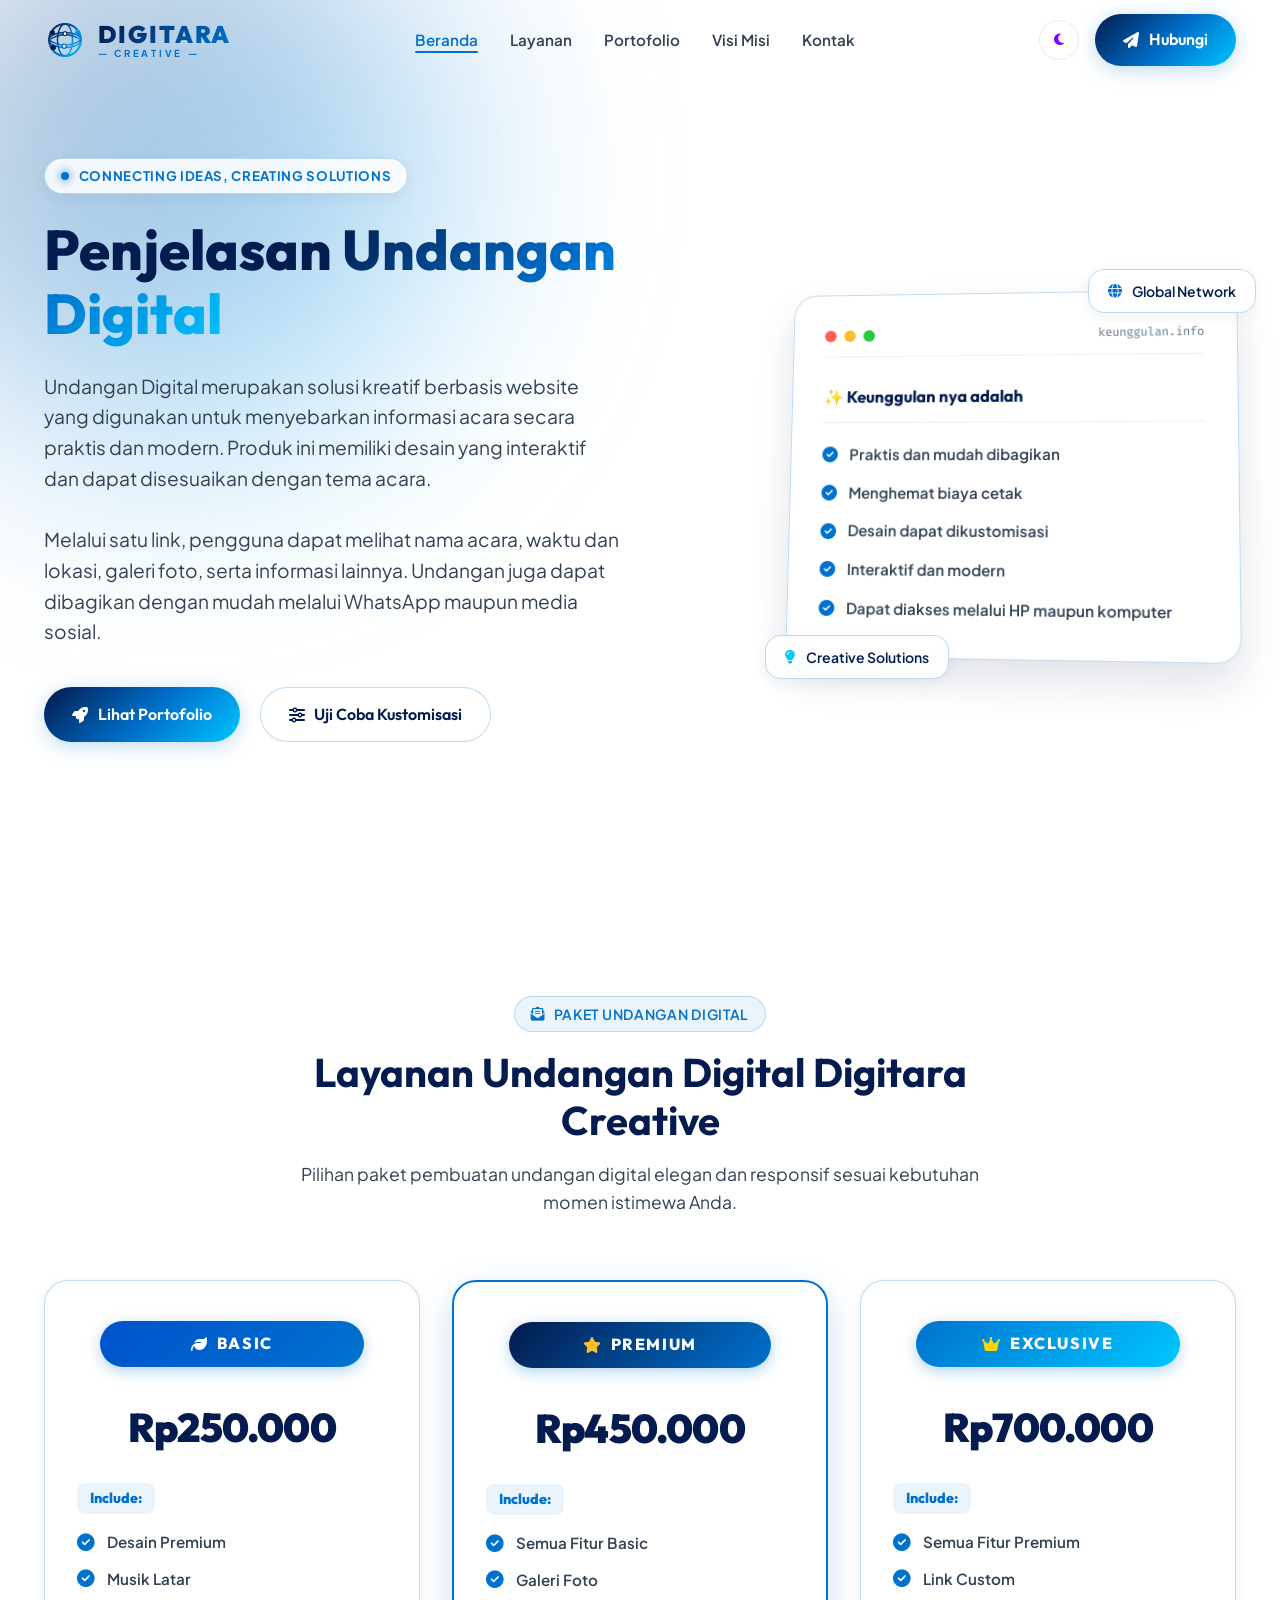
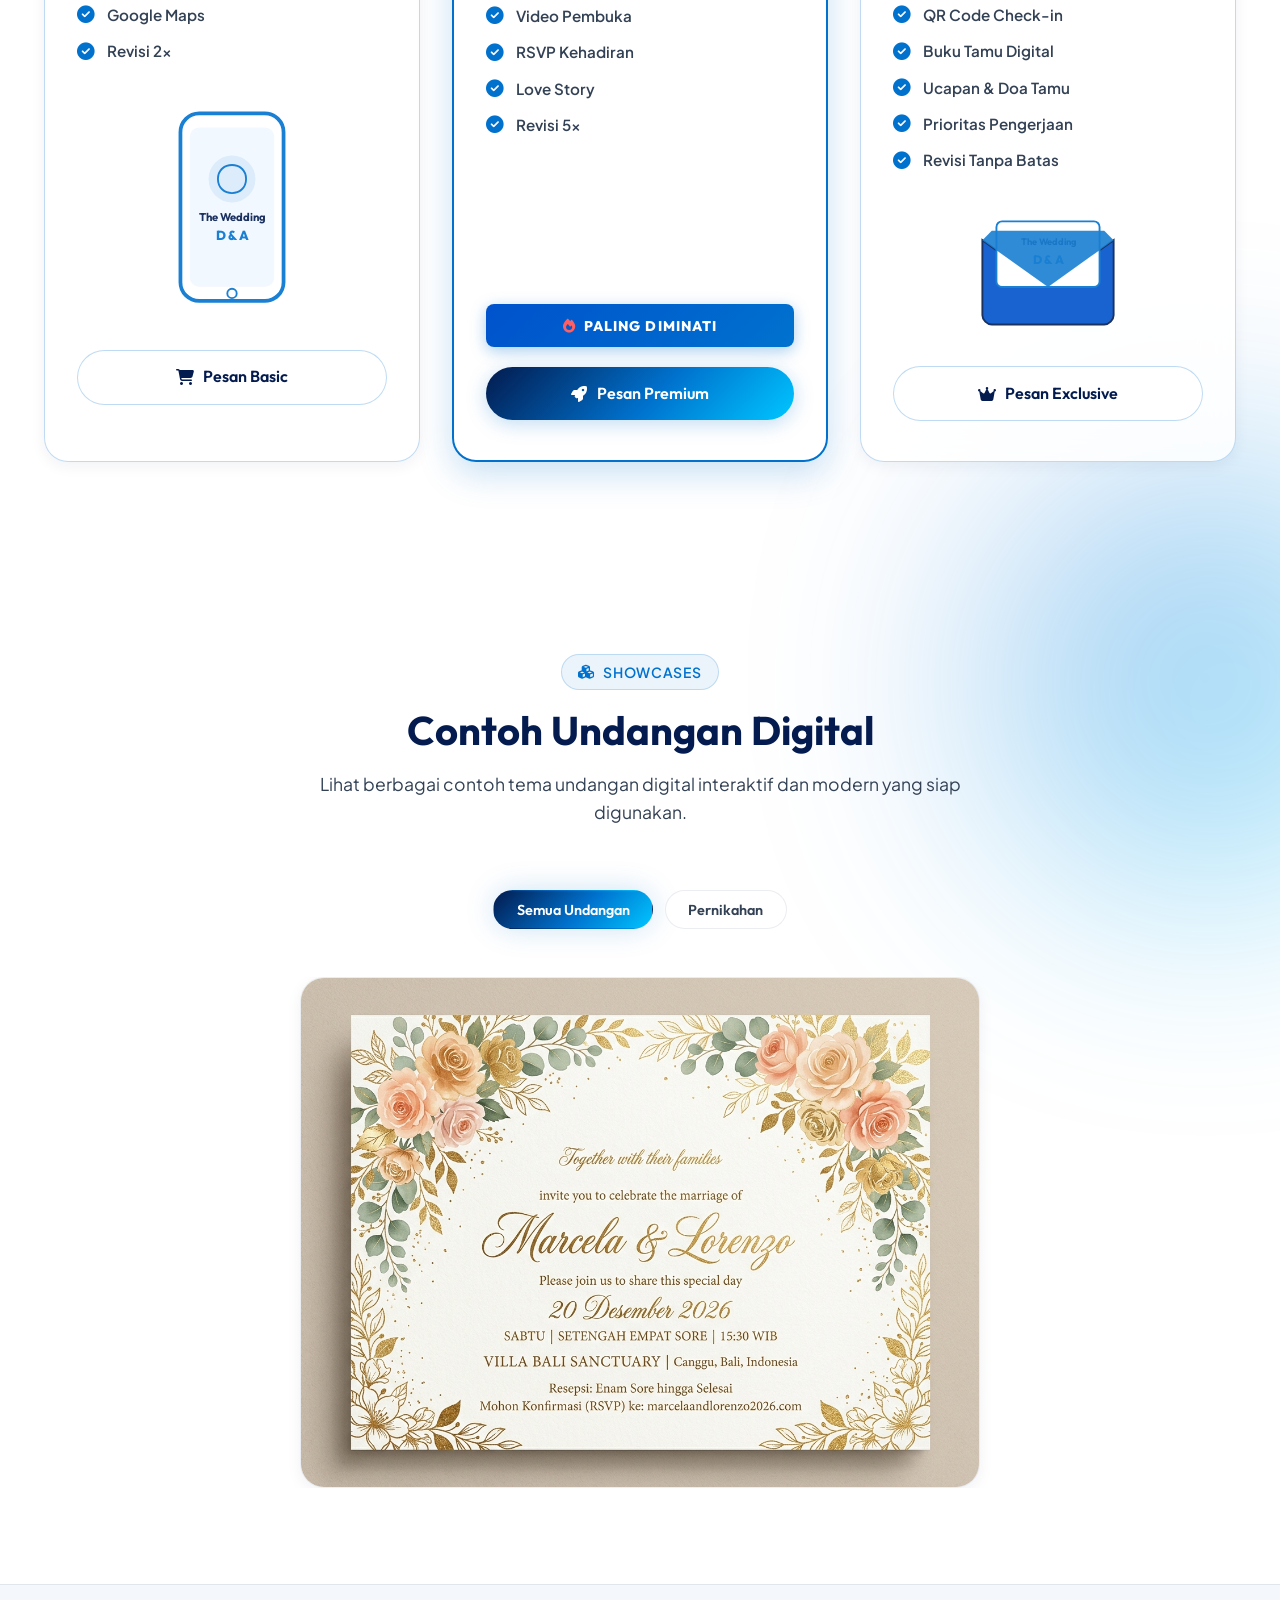
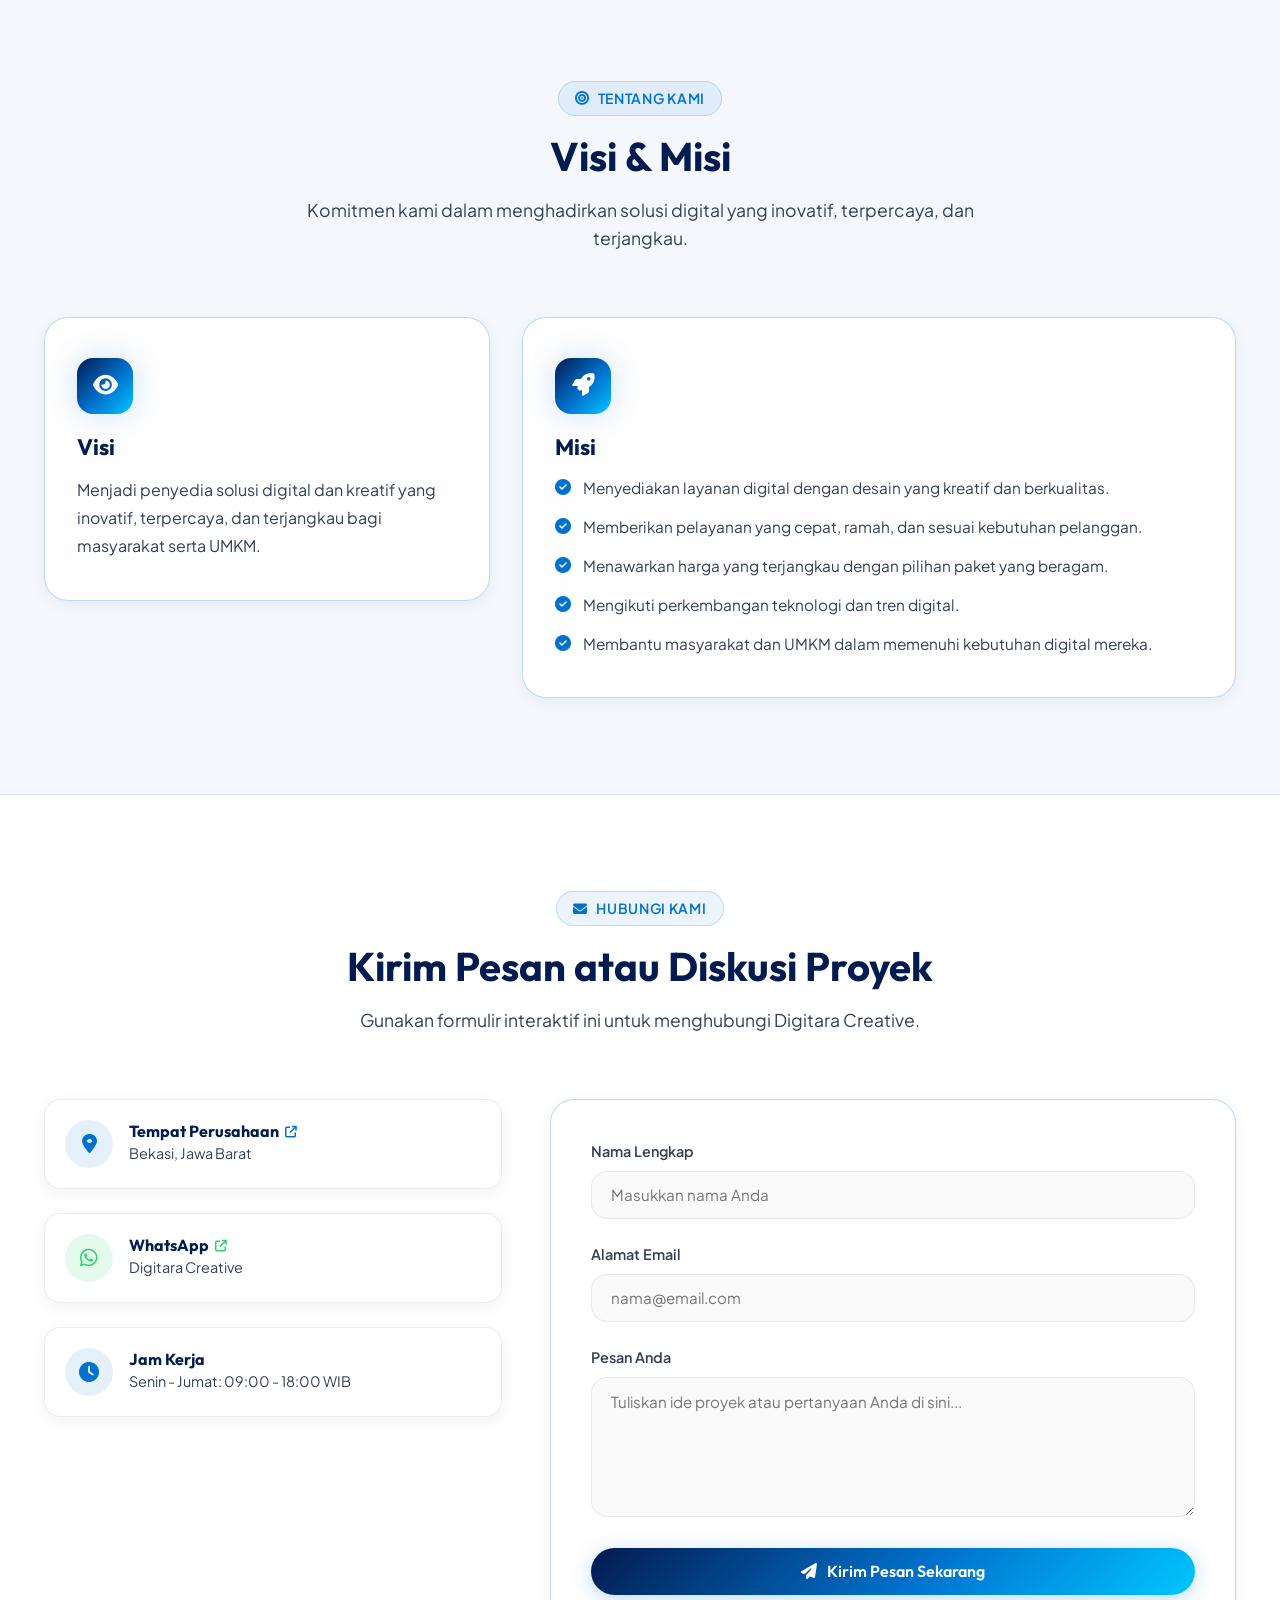
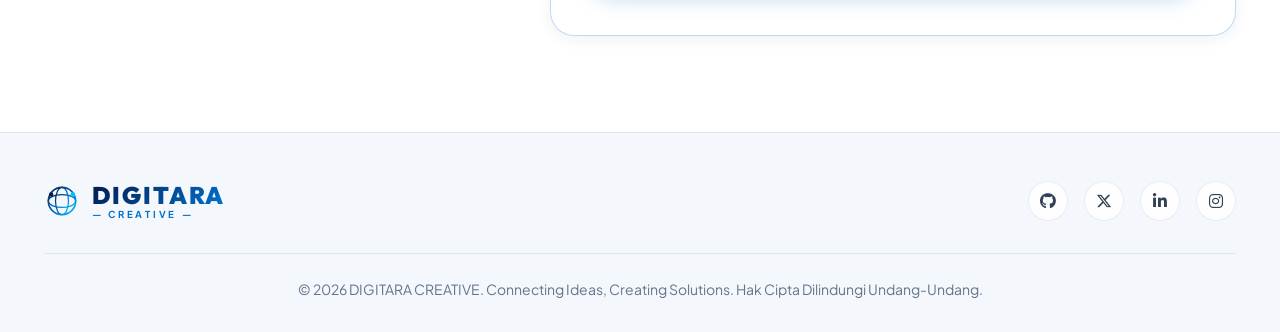
==== commit 37760a7a: "Add files via upload" ====
--- a/index.html
+++ b/index.html
@@ -66,7 +66,7 @@
           <li><a href="#hero" class="active">Beranda</a></li>
           <li><a href="#features">Layanan</a></li>
           <li><a href="#portfolio">Portofolio</a></li>
-          <li><a href="#playground">Playground</a></li>
+          <li><a href="#visi-misi">Visi Misi</a></li>
           <li><a href="#contact">Kontak</a></li>
         </ul>
       </nav>
@@ -275,95 +275,78 @@
         <div class="portfolio-filter reveal">
           <button class="filter-btn active" data-filter="all">Semua Undangan</button>
           <button class="filter-btn" data-filter="pernikahan">Pernikahan</button>
-          <button class="filter-btn" data-filter="wisuda">Wisuda</button>
-          <button class="filter-btn" data-filter="ulangtahun">Ulang Tahun</button>
         </div>
 
         <!-- Grid Items -->
-        <div class="portfolio-grid" id="portfolio-grid">
-          <!-- Card 1: Pernikahan -->
-          <div class="portfolio-card reveal" data-category="pernikahan">
+        <div class="portfolio-grid portfolio-grid-single" id="portfolio-grid">
+          <!-- Card: Pernikahan -->
+          <a href="invitation.html" class="portfolio-card reveal" data-category="pernikahan" id="wedding-card-link">
             <div class="portfolio-img-wrapper">
-              <img src="img/wedding_invitation.jpg" alt="Undangan Digital Pernikahan">
+              <img src="img/wedding_card_cover.jpg" alt="Undangan Digital Pernikahan Marcela & Lorenzo">
               <div class="portfolio-overlay">
-                <button class="btn btn-glass btn-icon preview-btn" data-title="Undangan Pernikahan Marcela & Lorenzo" data-desc="Undangan digital elegan bertema bunga peach-oranye dengan musik latar, galeri, peta lokasi, RSVP online, dan hitung mundur acara."><i class="fa-solid fa-eye"></i></button>
-                <a href="#" class="btn btn-glass btn-icon"><i class="fa-solid fa-link"></i></a>
-              </div>
-            </div>
-          </div>
-
-          <!-- Card 2: Wisuda -->
-          <div class="portfolio-card reveal" data-category="wisuda">
-            <div class="portfolio-img-wrapper">
-              <img src="img/graduation_invitation.jpg" alt="Undangan Digital Wisuda">
-              <div class="portfolio-overlay">
-                <button class="btn btn-glass btn-icon preview-btn" data-title="Undangan Wisuda Isabella Martinez" data-desc="Undangan kelulusan modern berwarna merah marun dan emas, lengkap dengan peta lokasi wisuda, pesan RSVP, galeri foto, dan countdown."><i class="fa-solid fa-eye"></i></button>
-                <a href="#" class="btn btn-glass btn-icon"><i class="fa-solid fa-link"></i></a>
-              </div>
-            </div>
-          </div>
-
-          <!-- Card 3: Ulang Tahun -->
-          <div class="portfolio-card reveal" data-category="ulangtahun">
-            <div class="portfolio-img-wrapper">
-              <img src="img/birthday_invitation.jpg" alt="Undangan Digital Ulang Tahun">
-              <div class="portfolio-overlay">
-                <button class="btn btn-glass btn-icon preview-btn" data-title="Undangan Ulang Tahun Sarah" data-desc="Undangan ulang tahun meriah dengan balon pink-gold, lilin kue ulang tahun, konfeti, kado, dan detail rincian RSVP."><i class="fa-solid fa-eye"></i></button>
-                <a href="#" class="btn btn-glass btn-icon"><i class="fa-solid fa-link"></i></a>
-              </div>
-            </div>
-          </div>
+                <span class="btn btn-glass" style="padding: 0.6rem 1.4rem; font-size: 0.95rem;">
+                  <i class="fa-solid fa-envelope-open-text"></i>&nbsp; Buka Undangan
+                </span>
+              </div>
+            </div>
+          </a>
         </div>
       </div>
     </section>
 
-    <!-- Live Interactive Playground Section -->
-    <section class="playground-section" id="playground">
+
+    <!-- Visi & Misi Section -->
+    <section class="playground-section" id="visi-misi">
       <div class="container">
         <div class="section-header reveal">
-          <span class="section-tag"><i class="fa-solid fa-gamepad"></i> Demo Interaktif</span>
-          <h2>Kustomisasi Warna Real-Time</h2>
-          <p>Uji coba mengubah warna aksen template ini secara langsung tanpa perlu menyentuh kode.</p>
-        </div>
-
-        <div class="playground-grid reveal">
-          <div class="control-panel">
-            <h3>Kustomisasi Aksen</h3>
-            <p style="color: var(--text-secondary); margin-bottom: 1.5rem; font-size: 0.95rem;">Pilih skema warna gradasi favorit Anda di bawah ini:</p>
-            
-            <div class="control-group">
-              <label>Preset Warna Aksent:</label>
-              <div class="color-options">
-                <div class="color-swatch swatch-1 active" data-color1="#031b4e" data-color2="#0072ce" title="Royal Navy & Sky Blue"></div>
-                <div class="color-swatch swatch-2" data-color1="#0072ce" data-color2="#00c6ff" title="Ocean Cyan"></div>
-                <div class="color-swatch swatch-3" data-color1="#7f00ff" data-color2="#ff007f" title="Violet & Pink"></div>
-                <div class="color-swatch swatch-4" data-color1="#00b09b" data-color2="#96c93d" title="Emerald & Lime"></div>
-              </div>
-            </div>
-
-            <div class="control-group" style="margin-top: 2rem;">
-              <label>Status Sistem saat ini:</label>
-              <code style="font-family: var(--font-mono); color: var(--accent-cyan); display: block; padding: 0.8rem; background: rgba(0,0,0,0.05); border-radius: 8px;">
-                --primary-gradient: <span id="current-gradient-val">linear-gradient(135deg, #031b4e, #0072ce)</span>;
-              </code>
-            </div>
-          </div>
-
-          <div class="preview-box">
-            <div class="preview-card-sample">
-              <span class="section-tag" style="margin-bottom: 0.5rem;">Live Sample Card</span>
-              <h3 style="margin-bottom: 0.5rem;">Card Elemen Terintegrasi</h3>
-              <p style="color: var(--text-secondary); font-size: 0.9rem; margin-bottom: 1.25rem;">
-                Tombol dan aksen teks ini langsung menyesuaikan dengan skema warna yang Anda pilih pada panel di samping.
-              </p>
-              <button class="btn btn-primary" id="demo-btn">
-                <i class="fa-solid fa-bolt"></i> Tombol Aksen Live
-              </button>
-            </div>
+          <span class="section-tag"><i class="fa-solid fa-bullseye"></i> Tentang Kami</span>
+          <h2>Visi &amp; Misi</h2>
+          <p>Komitmen kami dalam menghadirkan solusi digital yang inovatif, terpercaya, dan terjangkau.</p>
+        </div>
+
+        <div class="visi-misi-grid reveal">
+          <!-- Visi -->
+          <div class="visi-card">
+            <div class="visi-icon">
+              <i class="fa-solid fa-eye"></i>
+            </div>
+            <h3>Visi</h3>
+            <p>Menjadi penyedia solusi digital dan kreatif yang inovatif, terpercaya, dan terjangkau bagi masyarakat serta UMKM.</p>
+          </div>
+
+          <!-- Misi -->
+          <div class="misi-card">
+            <div class="visi-icon">
+              <i class="fa-solid fa-rocket"></i>
+            </div>
+            <h3>Misi</h3>
+            <ul class="misi-list">
+              <li>
+                <i class="fa-solid fa-circle-check"></i>
+                Menyediakan layanan digital dengan desain yang kreatif dan berkualitas.
+              </li>
+              <li>
+                <i class="fa-solid fa-circle-check"></i>
+                Memberikan pelayanan yang cepat, ramah, dan sesuai kebutuhan pelanggan.
+              </li>
+              <li>
+                <i class="fa-solid fa-circle-check"></i>
+                Menawarkan harga yang terjangkau dengan pilihan paket yang beragam.
+              </li>
+              <li>
+                <i class="fa-solid fa-circle-check"></i>
+                Mengikuti perkembangan teknologi dan tren digital.
+              </li>
+              <li>
+                <i class="fa-solid fa-circle-check"></i>
+                Membantu masyarakat dan UMKM dalam memenuhi kebutuhan digital mereka.
+              </li>
+            </ul>
           </div>
         </div>
       </div>
     </section>
+
 
     <!-- Contact Section -->
     <section class="contact" id="contact">
--- a/css/style.css
+++ b/css/style.css
@@ -857,6 +857,21 @@
   gap: 2rem;
 }
 
+.portfolio-grid-single {
+  display: flex;
+  justify-content: center;
+  width: 100%;
+  overflow: hidden;
+}
+
+.portfolio-grid-single .portfolio-card {
+  width: 100%;
+  max-width: 680px;
+  text-decoration: none;
+  display: block;
+  color: inherit;
+}
+
 .portfolio-card {
   background: var(--surface-glass);
   border: 1px solid var(--border-glass);
@@ -875,7 +890,7 @@
 .portfolio-img-wrapper {
   position: relative;
   width: 100%;
-  aspect-ratio: 9 / 16;
+  aspect-ratio: 4 / 3;
   overflow: hidden;
 }
 
@@ -937,18 +952,93 @@
   font-size: 0.9rem;
 }
 
-/* --- Live Playground & Theme Customizer Section --- */
+/* --- Visi & Misi Section --- */
 .playground-section {
   background: var(--bg-secondary);
-  border-y: 1px solid var(--border-glass);
-}
-
-.playground-grid {
+  border-top: 1px solid var(--border-glass);
+  border-bottom: 1px solid var(--border-glass);
+}
+
+.visi-misi-grid {
   display: grid;
-  grid-template-columns: 1fr 1fr;
-  gap: 2.5rem;
-  align-items: stretch;
-}
+  grid-template-columns: 1fr 1.6fr;
+  gap: 2rem;
+  align-items: start;
+}
+
+.visi-card,
+.misi-card {
+  background: var(--surface-glass);
+  border: 1px solid var(--border-glass-bright);
+  border-radius: var(--radius-lg);
+  padding: 2.5rem 2rem;
+  box-shadow: var(--shadow-sm);
+  transition: all var(--transition-normal);
+}
+
+.visi-card:hover,
+.misi-card:hover {
+  box-shadow: var(--shadow-lg);
+  transform: translateY(-4px);
+}
+
+.visi-icon {
+  width: 56px;
+  height: 56px;
+  border-radius: 16px;
+  background: var(--primary-gradient);
+  display: flex;
+  align-items: center;
+  justify-content: center;
+  color: white;
+  font-size: 1.4rem;
+  margin-bottom: 1.25rem;
+  box-shadow: var(--shadow-glow);
+}
+
+.visi-card h3,
+.misi-card h3 {
+  font-size: 1.4rem;
+  font-family: var(--font-heading);
+  color: var(--text-primary);
+  margin-bottom: 1rem;
+}
+
+.visi-card p {
+  color: var(--text-secondary);
+  line-height: 1.75;
+  font-size: 1rem;
+}
+
+.misi-list {
+  list-style: none;
+  display: flex;
+  flex-direction: column;
+  gap: 0.9rem;
+}
+
+.misi-list li {
+  display: flex;
+  align-items: flex-start;
+  gap: 0.75rem;
+  color: var(--text-secondary);
+  font-size: 0.96rem;
+  line-height: 1.6;
+}
+
+.misi-list li i {
+  color: var(--accent-cyan);
+  font-size: 1rem;
+  flex-shrink: 0;
+  margin-top: 0.15rem;
+}
+
+@media (max-width: 768px) {
+  .visi-misi-grid {
+    grid-template-columns: 1fr;
+  }
+}
+
 
 .control-panel {
   background: var(--surface-glass);
